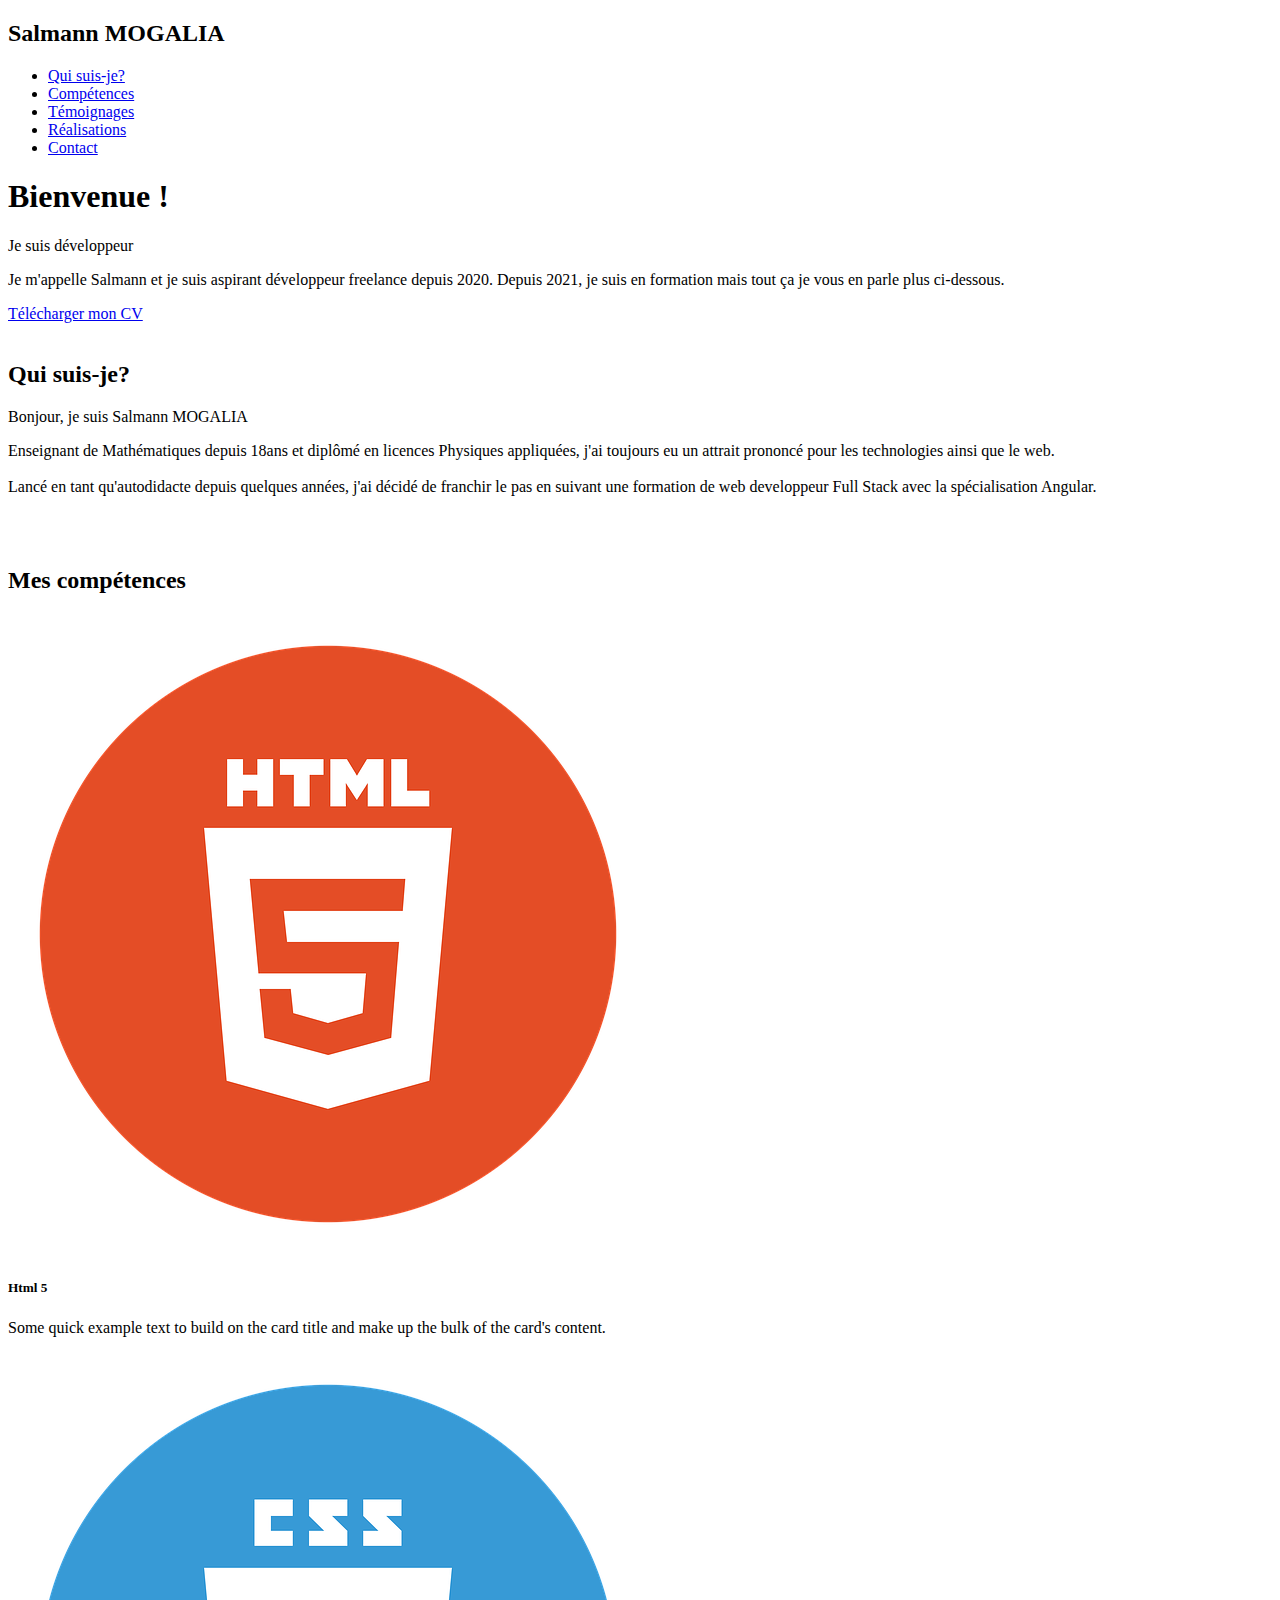
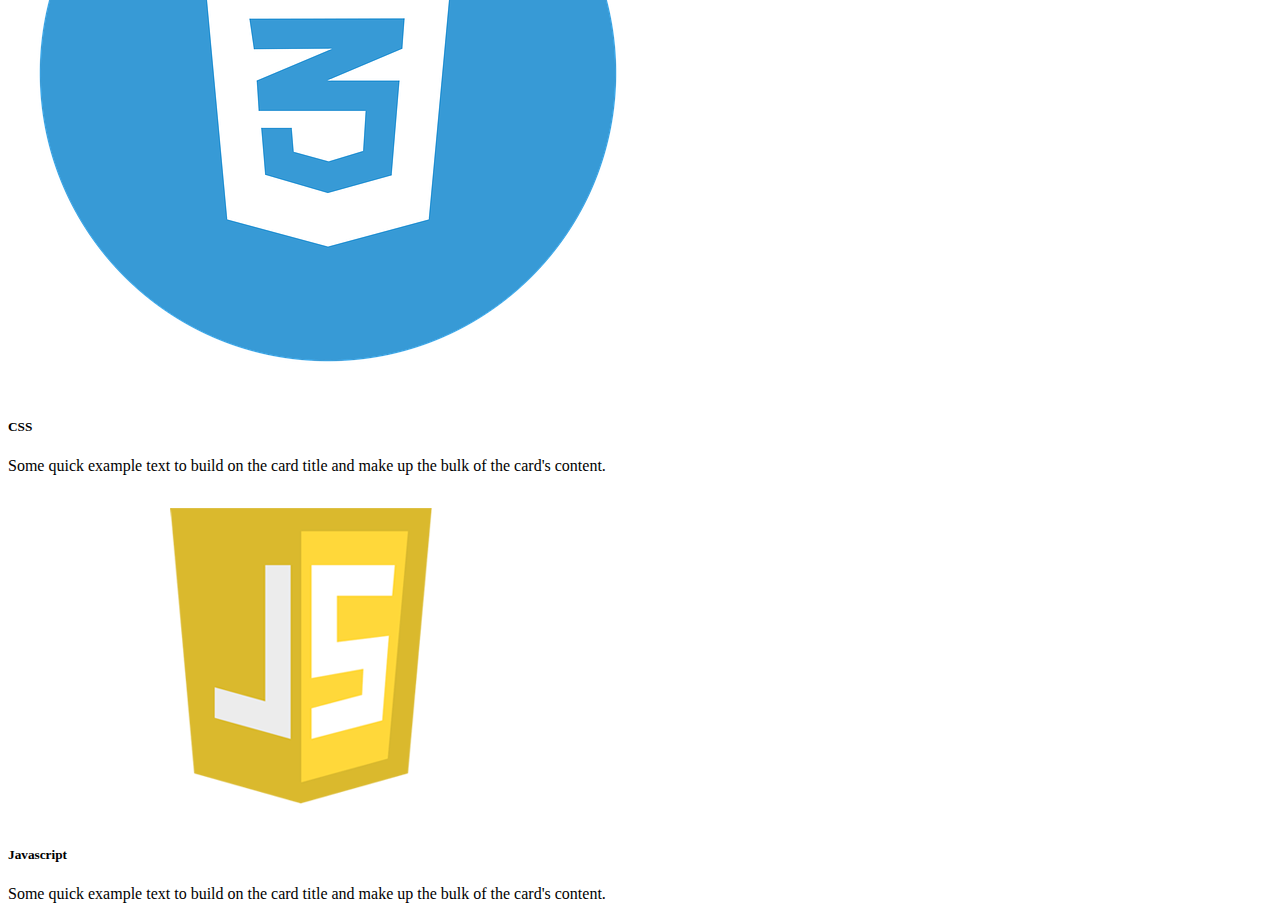
==== index.html @ 4396114e "add first section + images" ====
<!DOCTYPE html>
<html lang="fr">
<head>
    <meta charset="UTF-8">
    <meta name="viewport" content="width=device-width, initial-scale=1.0">
    <link rel="icon" type="image/x-icon" href="./images/icons8-programming-100 (1).png">
    <title>Salmann MOGALIA</title>
    <link rel="stylesheet" href="./assets/css/styles.css">
</head>
<body>
    <header>
        <nav>
            <h2 id="logo">Salmann MOGALIA</h2>
            <ul class="nav-items">
                <li class="nav-item"><a class="nav-link" aria-current="page" href="#about">Qui suis-je?</a></li>
                <li class="nav-item"><a class="nav-link" href="#competences">Compétences</a></li>
                <li class="nav-item"><a class="nav-link" href="#temoignages">Témoignages</a></li>
                <li class="nav-item"><a class="nav-link" href="#realisations">Réalisations</a></li>
                <li class="nav-item"><a class="nav-link" href="#contact">Contact</a></li>
            </ul>
        </nav>
    </header>

    <main>
        <section id="accueil">
            <h1>Bienvenue !</h1>
            <div>Je suis développeur</div>
            <p class="description">Je m'appelle Salmann et je suis aspirant développeur freelance depuis 2020. Depuis 2021, je suis 
            en formation mais tout ça je vous en parle plus ci-dessous.</p>
            <div>
                <a href="./docs/5e- proportionnalité-cours.pdf" target="_blank" class="button">Télécharger mon CV</a>
            </div>
        </section>
        <section id="about">
            <div class="about-image-container">
                <img src="" alt="">
            </div>
            <div class="about-description">
                <h2>Qui suis-je?</h2>
                <p>Bonjour, je suis <span class="text-danger">Salmann MOGALIA</span></p>
                <p>Enseignant de Mathématiques depuis 18ans et diplômé en licences Physiques appliquées, j'ai toujours eu un attrait prononcé pour les technologies ainsi que le web.
                  <br><br>
                  Lancé en tant qu'autodidacte depuis quelques années, j'ai décidé de franchir le pas en suivant une formation de web developpeur Full Stack avec la spécialisation Angular.</p>
                <br><br>
            </div>
        </section>
        <section id="#competences">
            <h2>Mes compétences</h2>
            <div class="competences-container">
                    <div class="competences1">
                      <img src="./images/logo-html.png" class="card-img-top" alt="logo html5">
                      <div class="card-body">
                        <h5 class="card-title">Html 5</h5>
                        <p class="card-text">Some quick example text to build on
                          the card title and make up the bulk of the card's content.</p>
                      </div>
                    </div>
                    <div class="competences2">
                        <img src="./images/logo-css.png" class="card-img-top" alt="logo css">
                        <div class="card-body">
                          <h5 class="card-title">CSS</h5>
                          <p class="card-text">Some quick example text to build on
                            the card title and make up the bulk of the card's content.</p>
                        </div>
                    </div>
                    <div class="competences3">
                        <img src="./images/logo-javascript.png" class="card-img-top" alt="logo js">
                        <div class="card-body">
                          <h5 class="card-title">Javascript</h5>
                          <p class="card-text">Some quick example text to build on
                            the card title and make up the bulk of the card's content.</p>
                        </div>
                    </div>
            </div>
        </section>
        

    </main>
    <footer>

    </footer>
    <script src="./assets/js/script.js"></script>
</body>
</html>
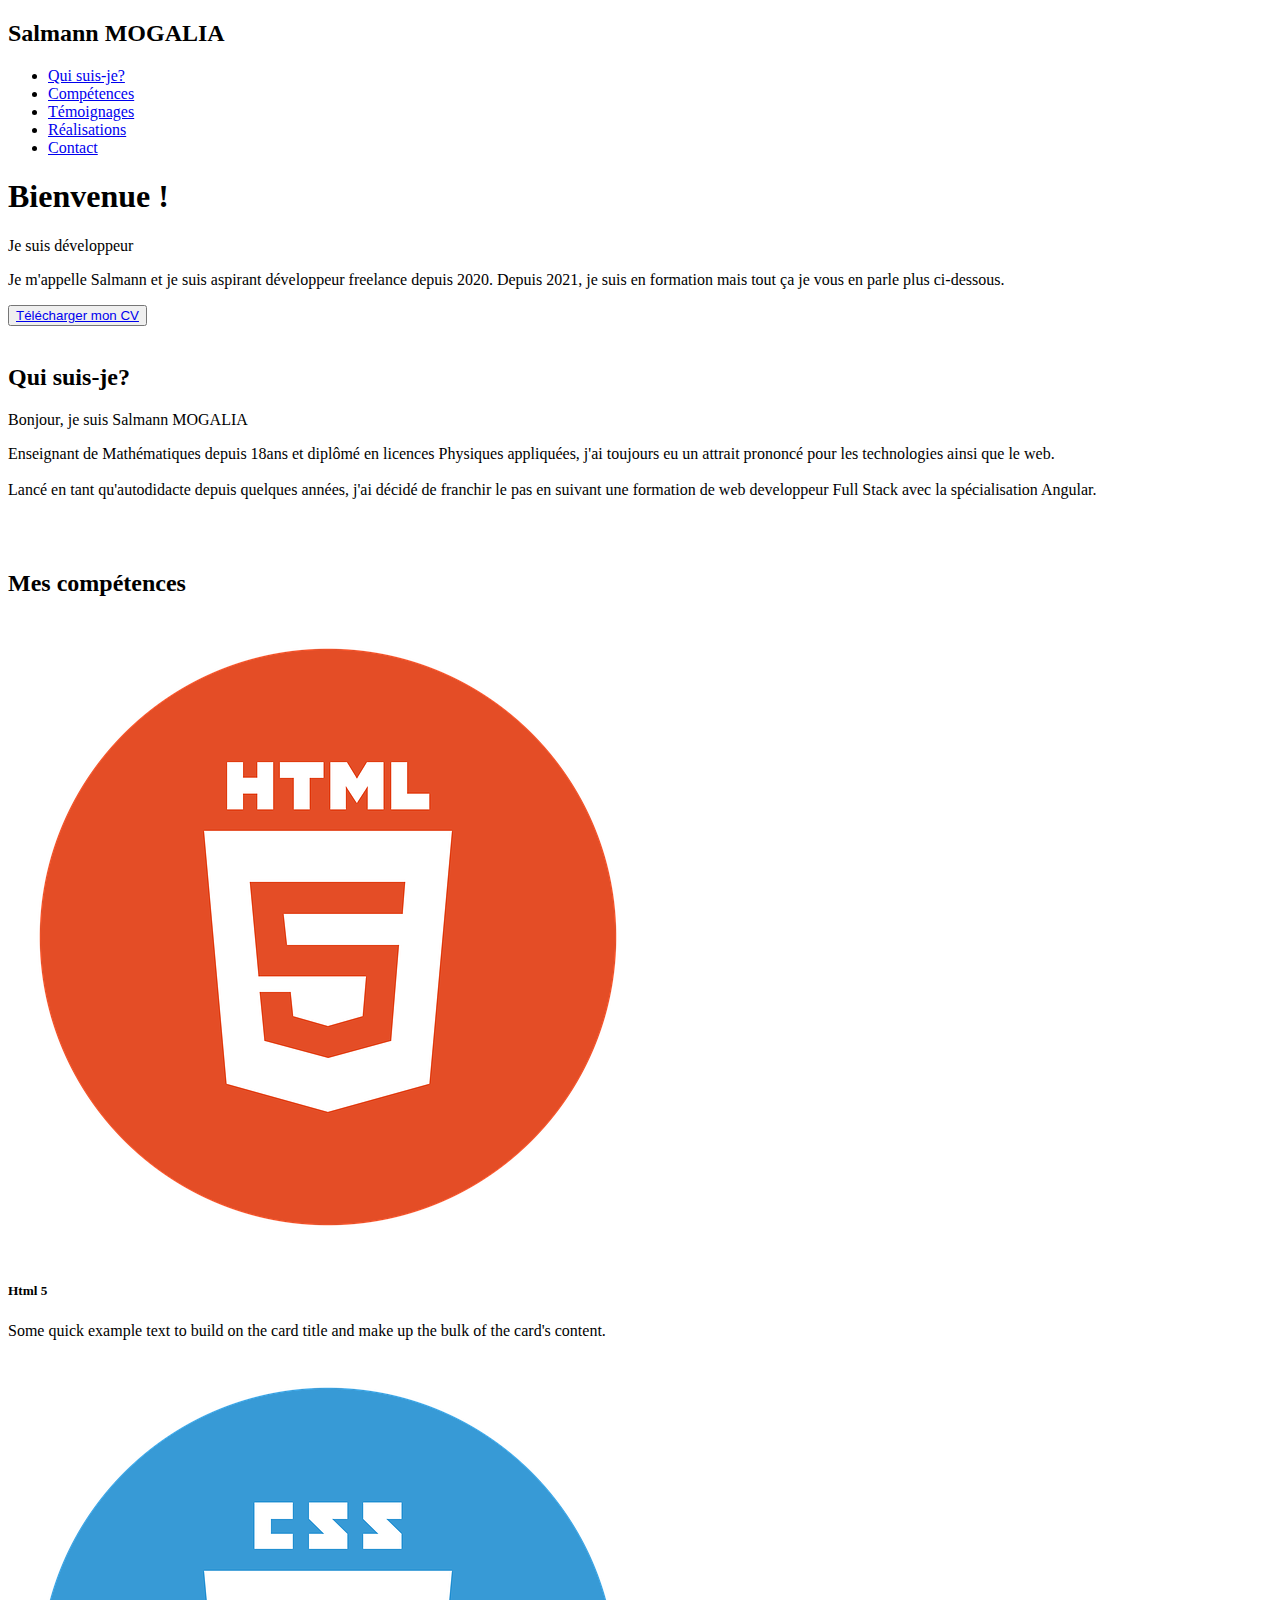
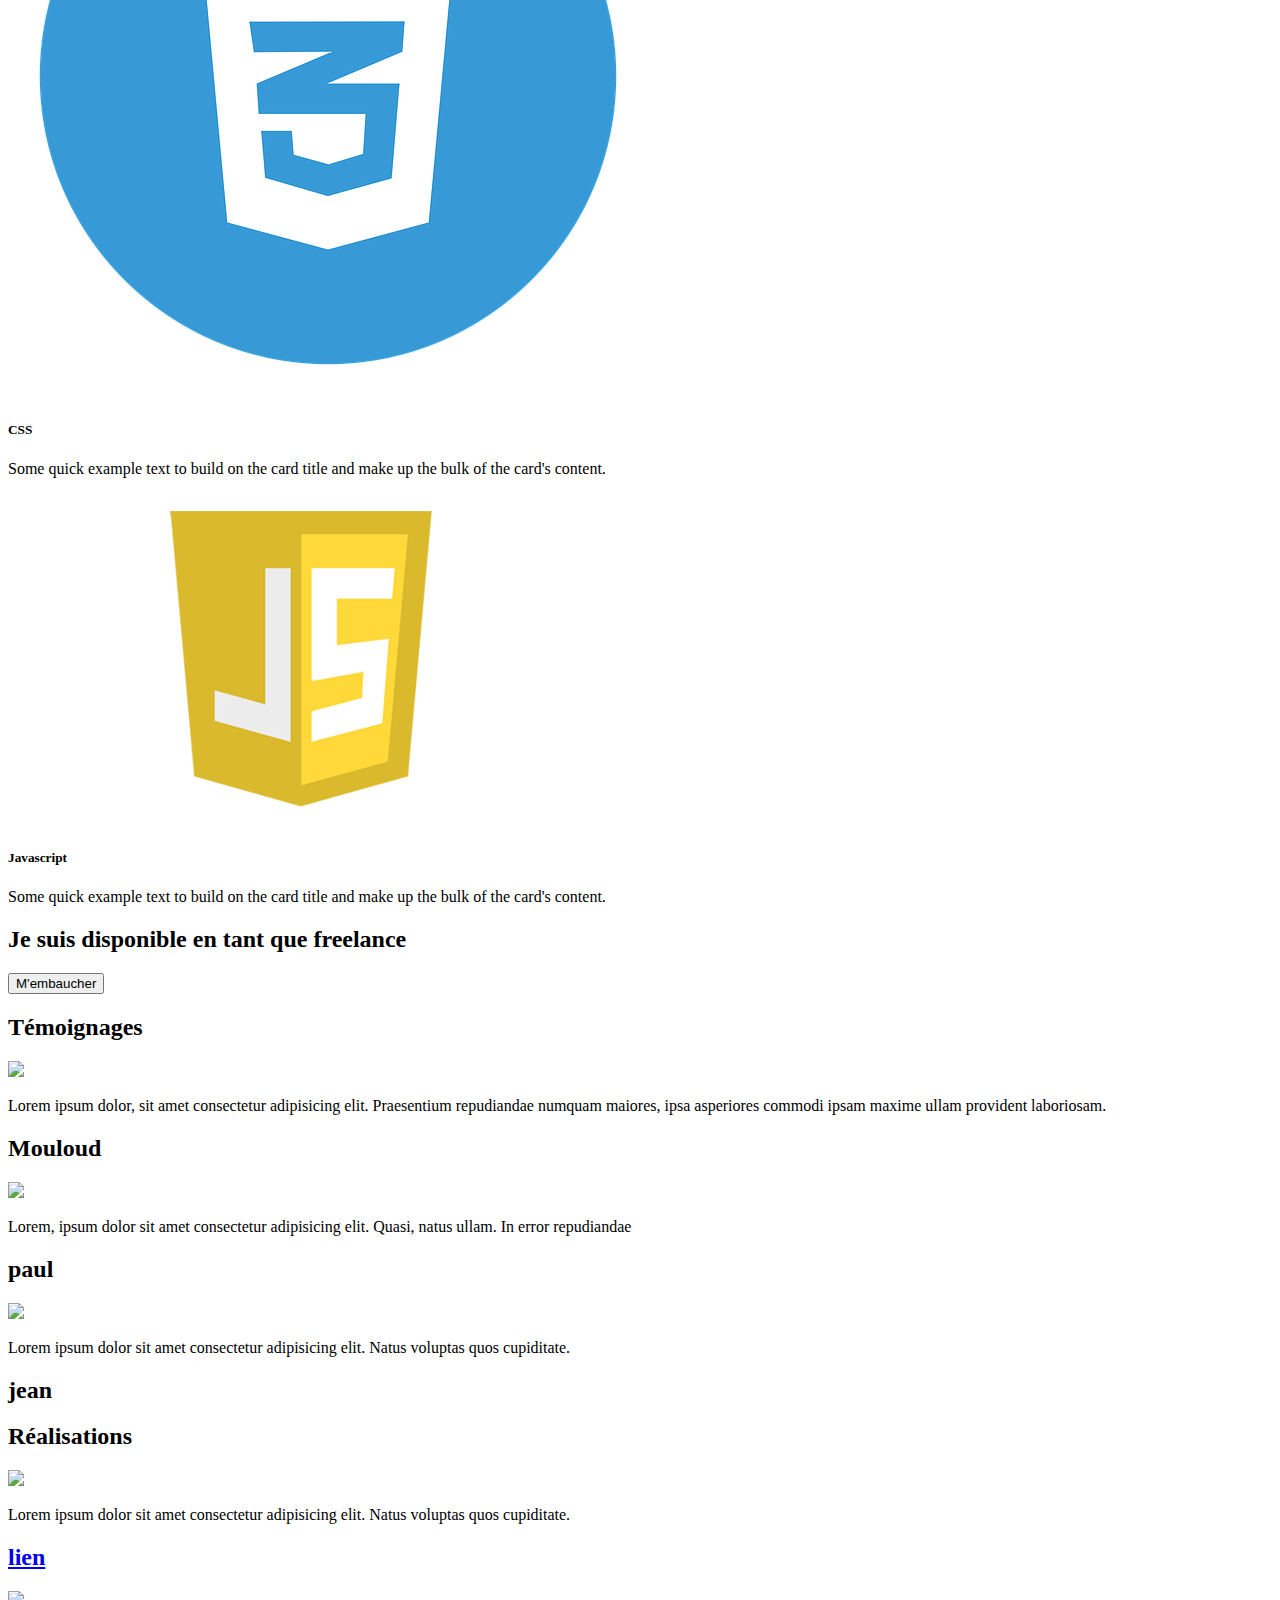
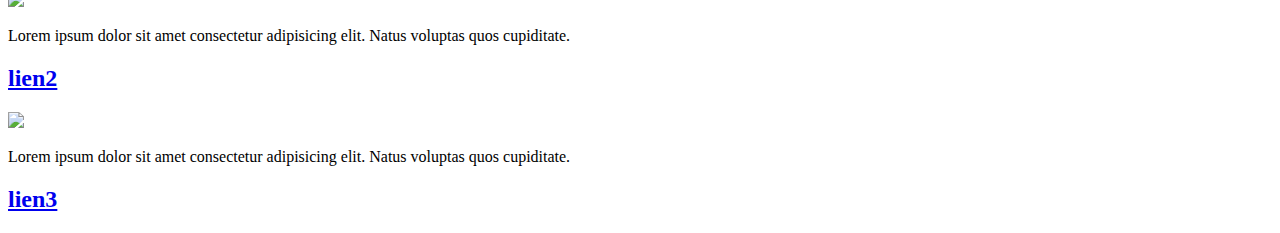
==== commit a0ae0eab: "add contact pages, update index.html page, add differents sections" ====
--- a/index.html
+++ b/index.html
@@ -16,7 +16,7 @@
                 <li class="nav-item"><a class="nav-link" href="#competences">Compétences</a></li>
                 <li class="nav-item"><a class="nav-link" href="#temoignages">Témoignages</a></li>
                 <li class="nav-item"><a class="nav-link" href="#realisations">Réalisations</a></li>
-                <li class="nav-item"><a class="nav-link" href="#contact">Contact</a></li>
+                <li class="nav-item"><a class="nav-link" href="./contact.html">Contact</a></li>
             </ul>
         </nav>
     </header>
@@ -27,9 +27,9 @@
             <div>Je suis développeur</div>
             <p class="description">Je m'appelle Salmann et je suis aspirant développeur freelance depuis 2020. Depuis 2021, je suis 
             en formation mais tout ça je vous en parle plus ci-dessous.</p>
-            <div>
+            <button>
                 <a href="./docs/5e- proportionnalité-cours.pdf" target="_blank" class="button">Télécharger mon CV</a>
-            </div>
+            </button>
         </section>
         <section id="about">
             <div class="about-image-container">
@@ -44,7 +44,7 @@
                 <br><br>
             </div>
         </section>
-        <section id="#competences">
+        <section id="competences">
             <h2>Mes compétences</h2>
             <div class="competences-container">
                     <div class="competences1">
@@ -73,7 +73,93 @@
                     </div>
             </div>
         </section>
+         <!--Embaucher-->
+         <section id="available">
+            <div >
+              <h2 >Je suis disponible en tant que freelance</h2>
+            <p>
+              <button >M'embaucher</button>
+            </p>
+            </div>
+          </section>
+        <section id="temoignages">
+            <h2>Témoignages</h2>
+            <div class="temoignage">
+                <div class="center">
+                  <div class="image-container">
+                    <img src="./resources/images/feature-1.png" />
+                  </div>
+                  <div class="content">
+                    <p class="temoignage-text">Lorem ipsum dolor, sit amet consectetur adipisicing elit. Praesentium repudiandae numquam maiores, ipsa asperiores commodi ipsam maxime ullam provident laboriosam. </p>
+                    <h2 class="temoignage-auteur">Mouloud</h2>
+                  </div>
+                </div>
+              </div>
         
+              <div class="temoignage">
+                <div class="center">
+                  <div class="image-container">
+                    <img src="./resources/images/feature-1.png" />
+                  </div>
+                  <div class="content">
+                    <p class="temoignage-text">Lorem, ipsum dolor sit amet consectetur adipisicing elit. Quasi, natus ullam. In error repudiandae </p>
+                    <h2 class="temoignage-auteur">paul</h2>
+                  </div>
+                </div>
+              </div>
+
+              <div class="temoignage">
+                <div class="center">
+                  <div class="image-container">
+                    <img src="./resources/images/feature-1.png" />
+                  </div>
+                  <div class="content">
+                    <p class="temoignage-text">Lorem ipsum dolor sit amet consectetur adipisicing elit. Natus voluptas quos cupiditate. </p>
+                    <h2 class="temoignage-auteur">jean</h2>
+                  </div>
+                </div>
+              </div>
+        </section>
+        
+        <section id="realisations">
+            <h2>Réalisations</h2>
+
+            <div class="realisation">
+                <div class="center">
+                  <div class="image-container">
+                    <img src="./resources/images/feature-1.png" />
+                  </div>
+                  <div class="content">
+                    <p class="realisation-description">Lorem ipsum dolor sit amet consectetur adipisicing elit. Natus voluptas quos cupiditate. </p>
+                    <h2 class="realisation-adress"><a href="http://">lien</a></h2>
+                  </div>
+                </div>
+              </div>
+            
+              <div class="realisation">
+                <div class="center">
+                  <div class="image-container">
+                    <img src="./resources/images/feature-1.png" />
+                  </div>
+                  <div class="content">
+                    <p class="realisation-description">Lorem ipsum dolor sit amet consectetur adipisicing elit. Natus voluptas quos cupiditate. </p>
+                    <h2 class="realisation-adress"><a href="http://">lien2</a></h2>
+                  </div>
+                </div>
+              </div>
+            
+              <div class="realisation">
+                <div class="center">
+                  <div class="image-container">
+                    <img src="./resources/images/feature-1.png" />
+                  </div>
+                  <div class="content">
+                    <p class="realisation-description">Lorem ipsum dolor sit amet consectetur adipisicing elit. Natus voluptas quos cupiditate. </p>
+                    <h2 class="realisation-adress"><a href="http://">lien3</a></h2>
+                  </div>
+                </div>
+              </div>
+        </section>
 
     </main>
     <footer>
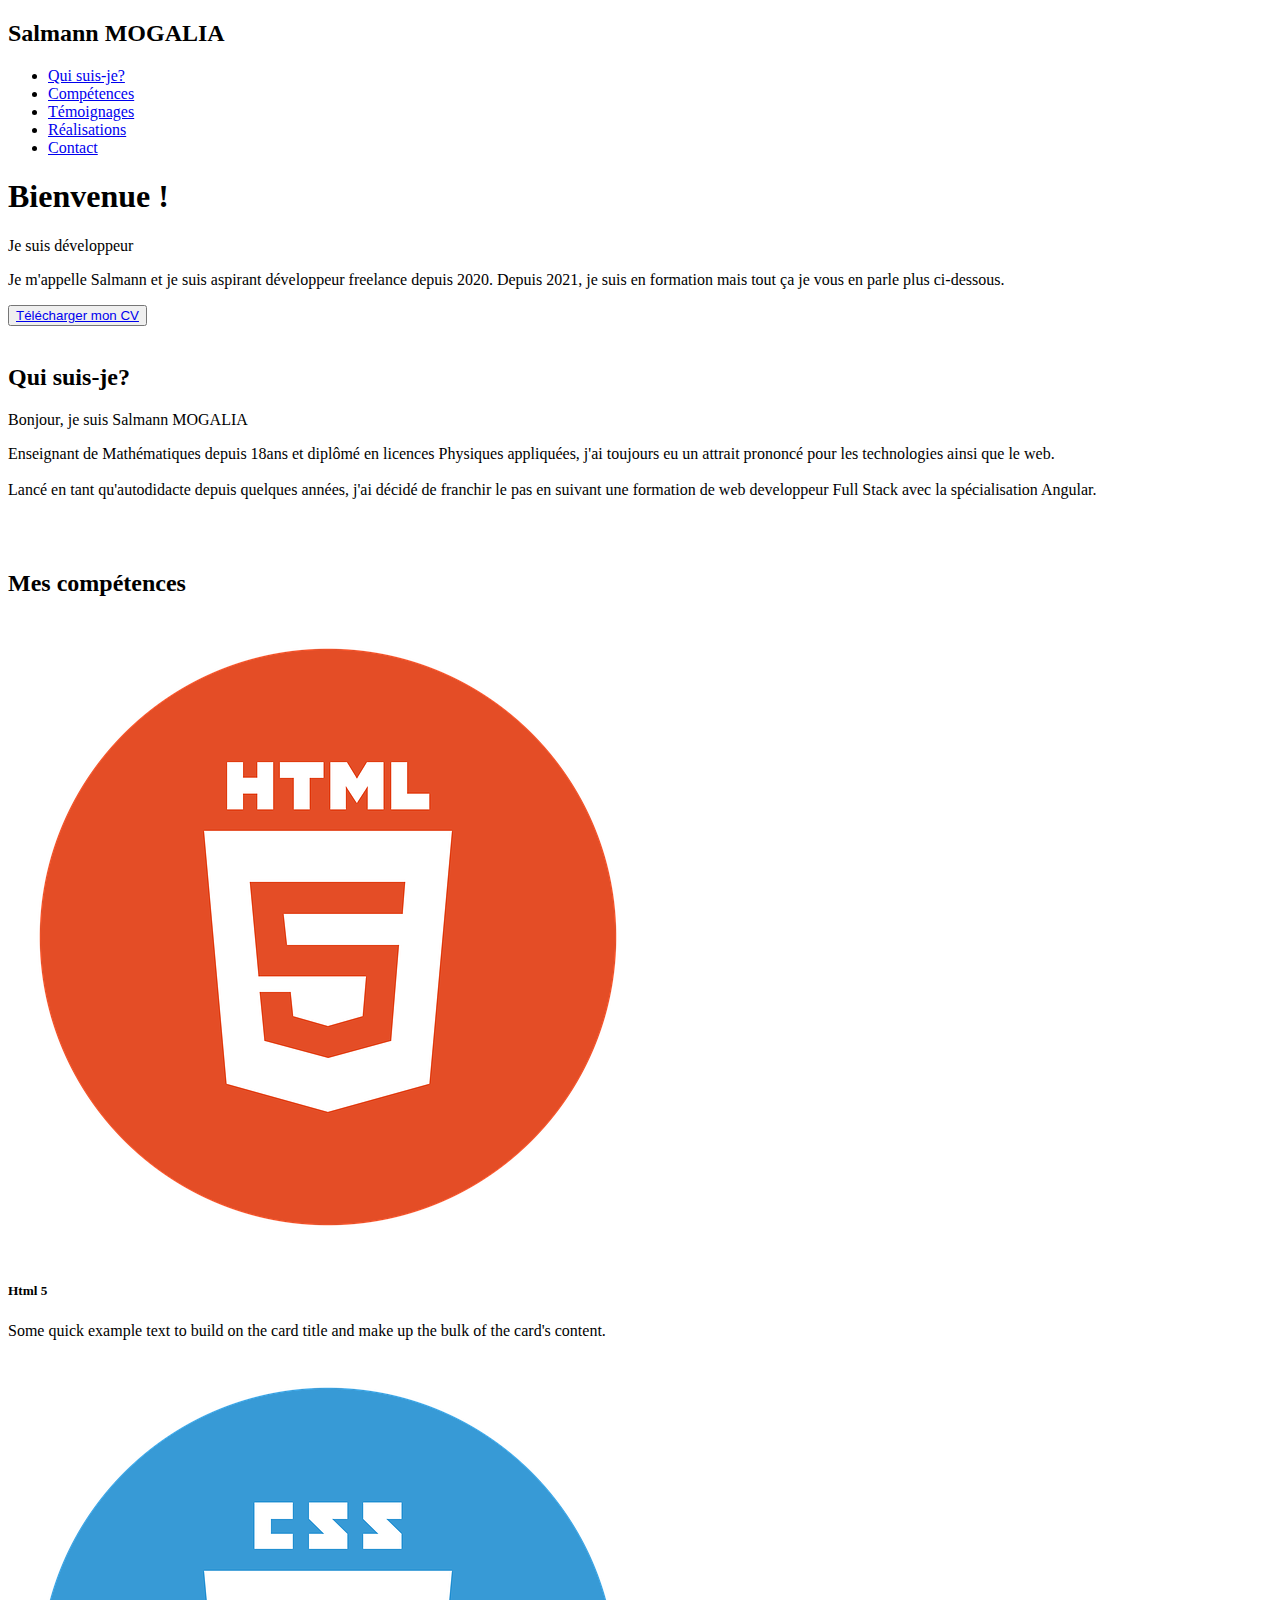
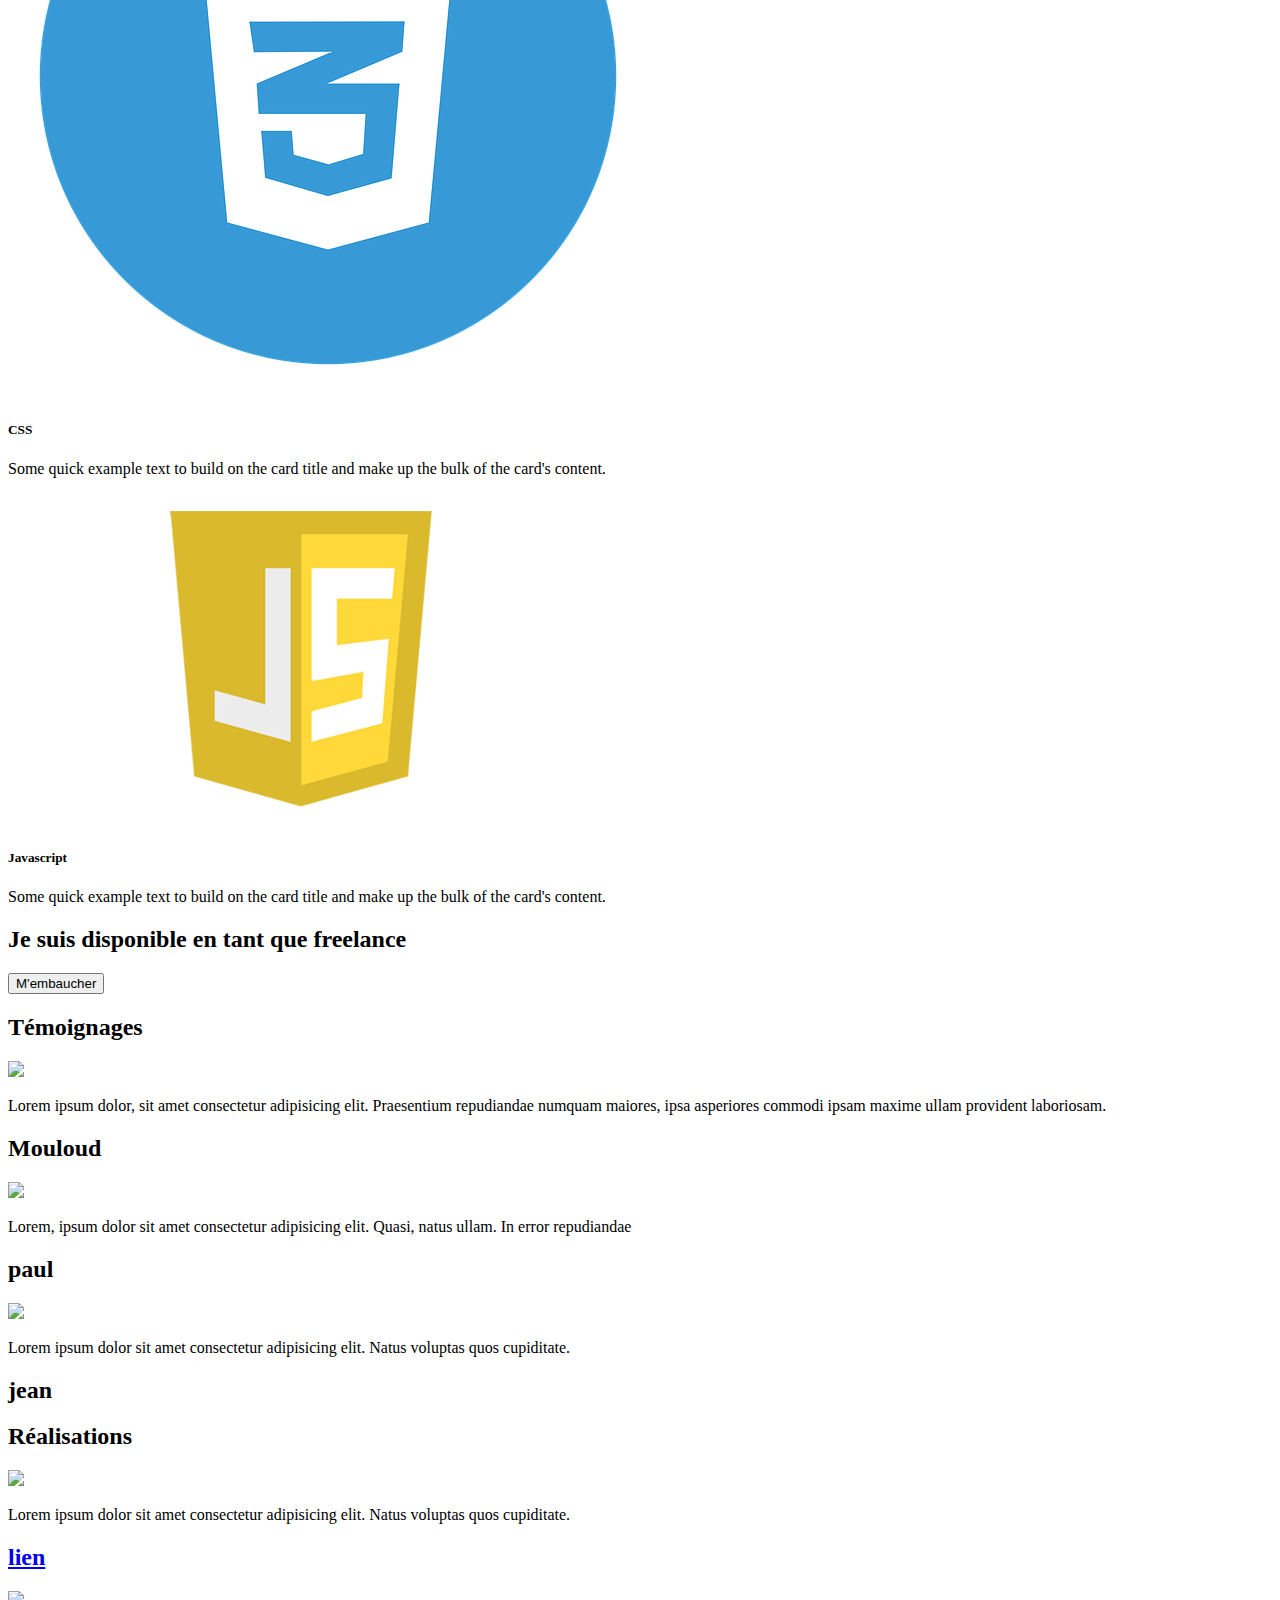
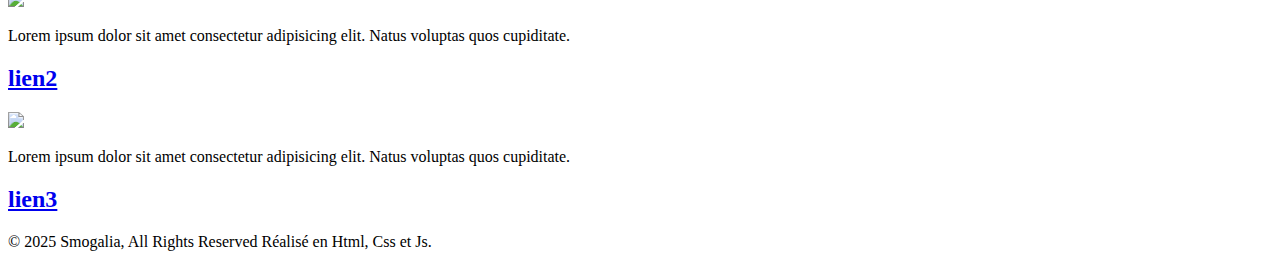
==== commit b8032c4b: "final update html content" ====
--- a/index.html
+++ b/index.html
@@ -163,7 +163,10 @@
 
     </main>
     <footer>
-
+        <div class="content">
+            <span class="copyright">© 2025  Smogalia, All Rights Reserved</span>
+            <span class="location">Réalisé en Html, Css et Js.</span>
+          </div>    
     </footer>
     <script src="./assets/js/script.js"></script>
 </body>
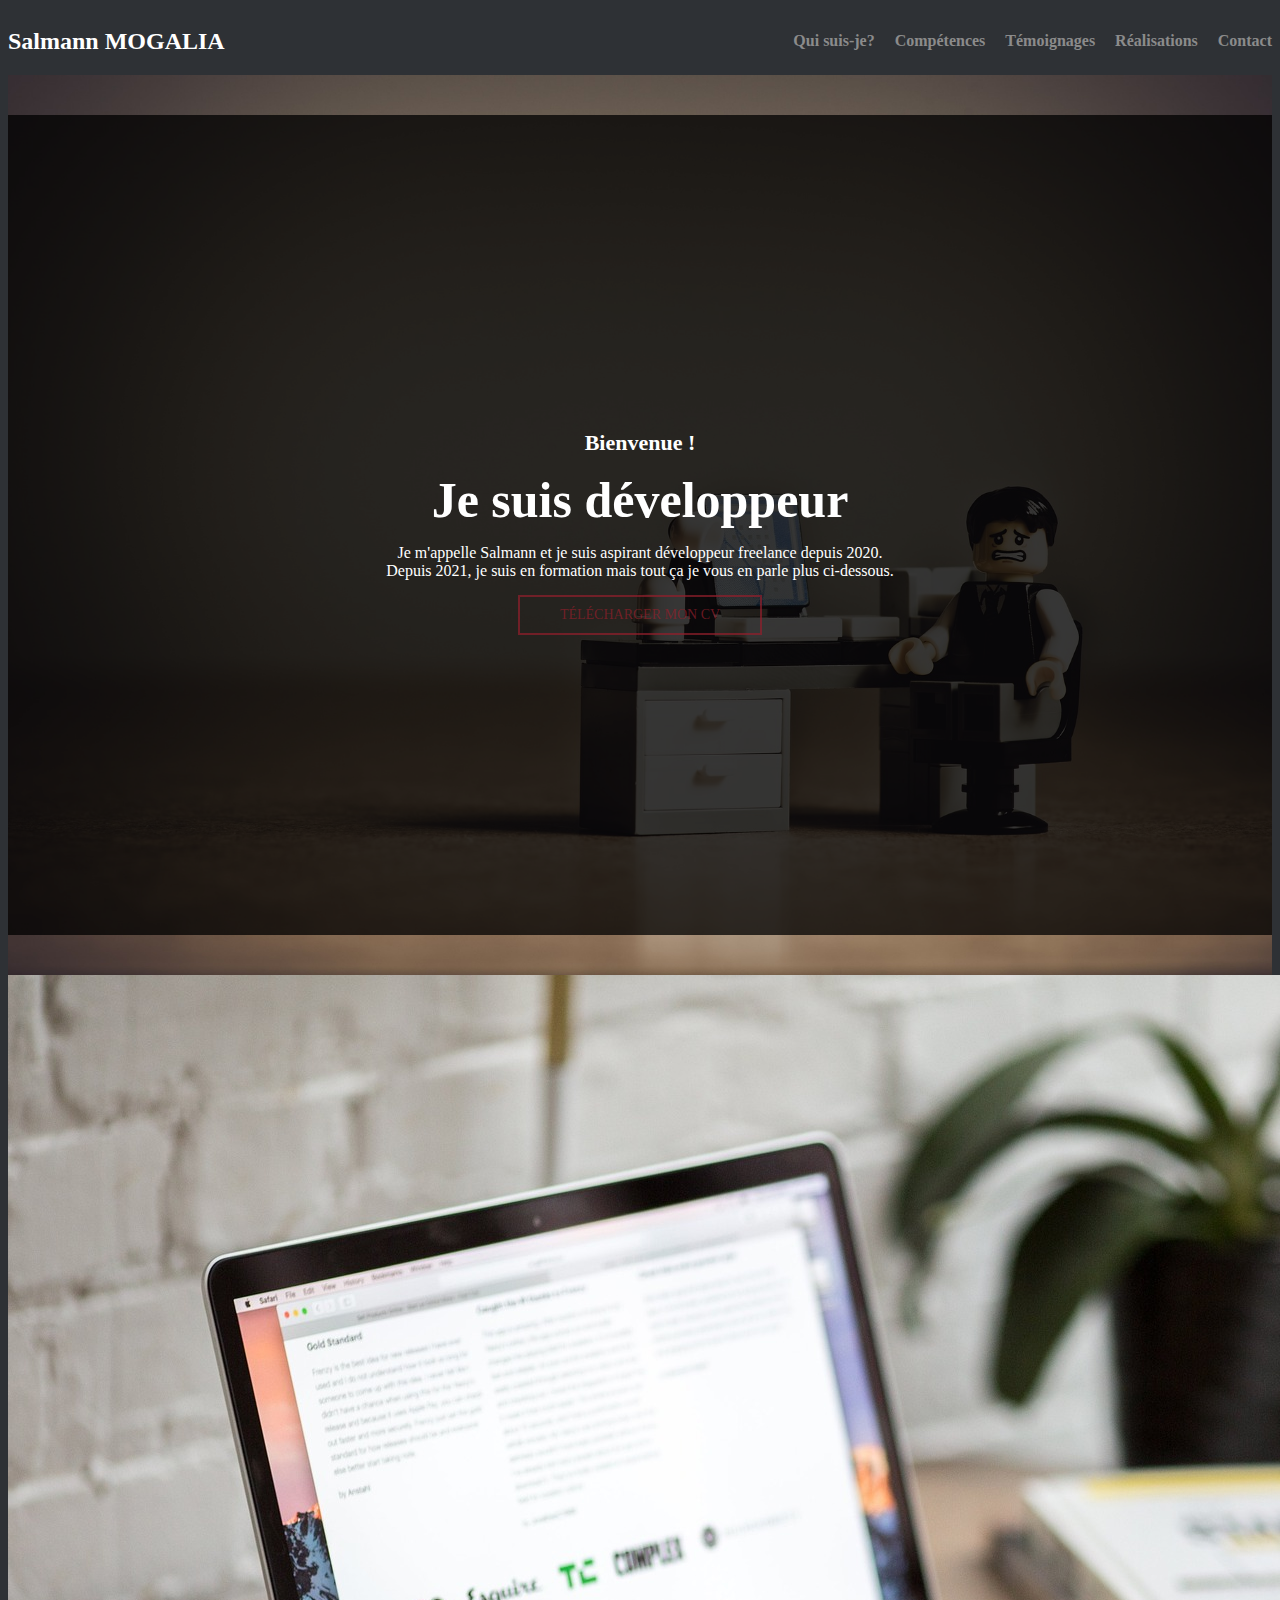
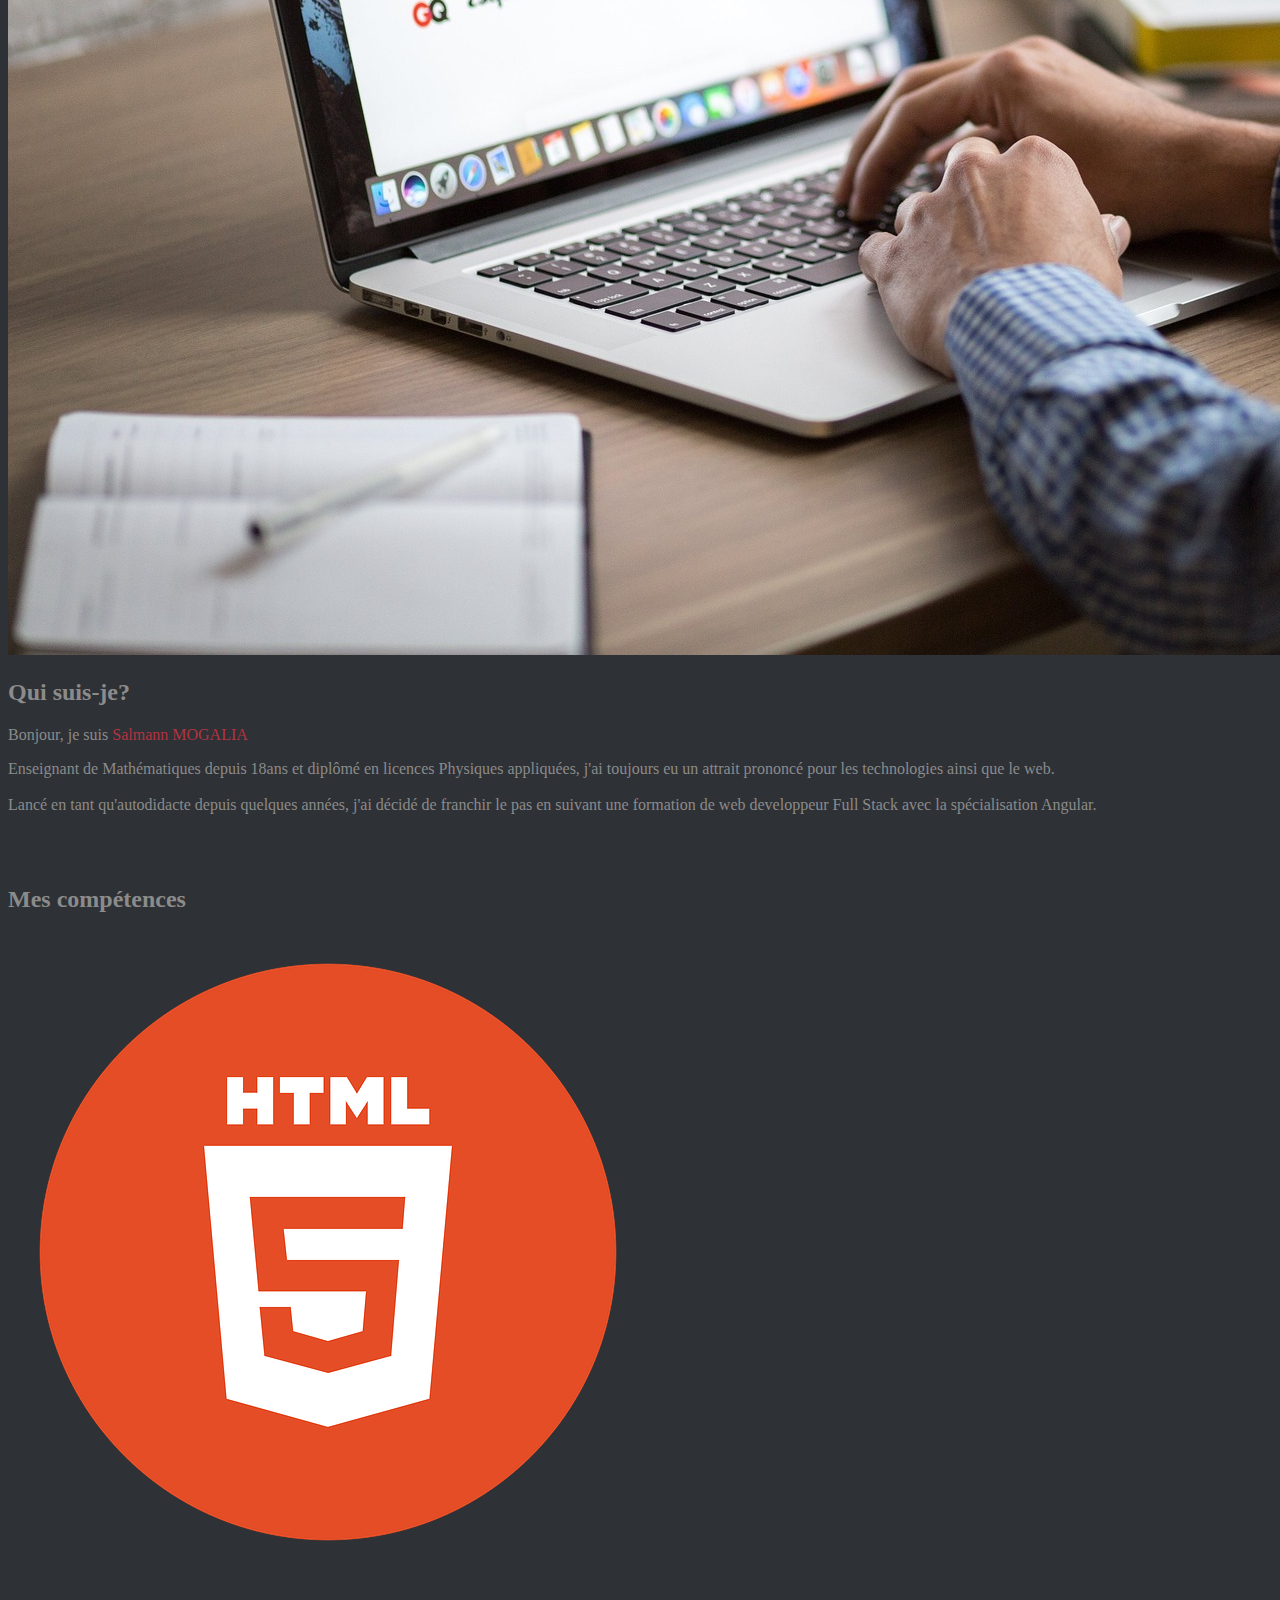
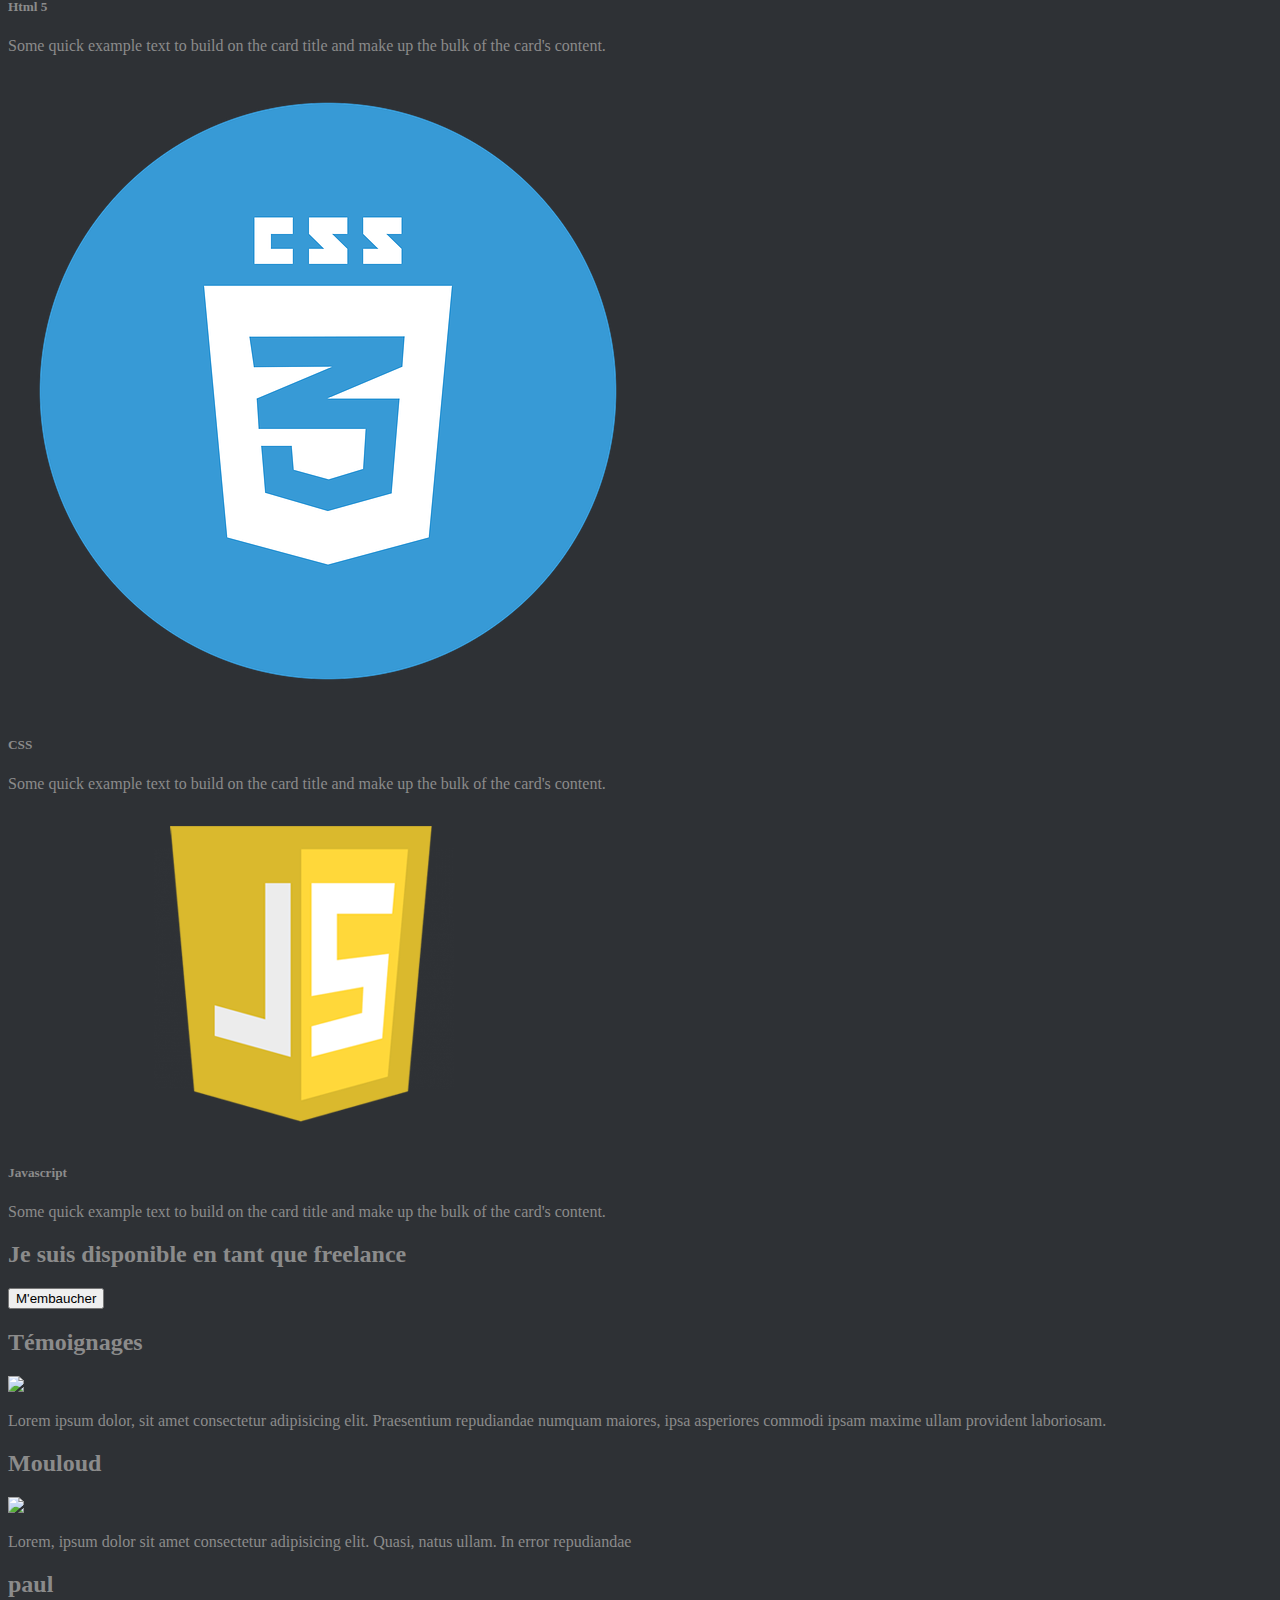
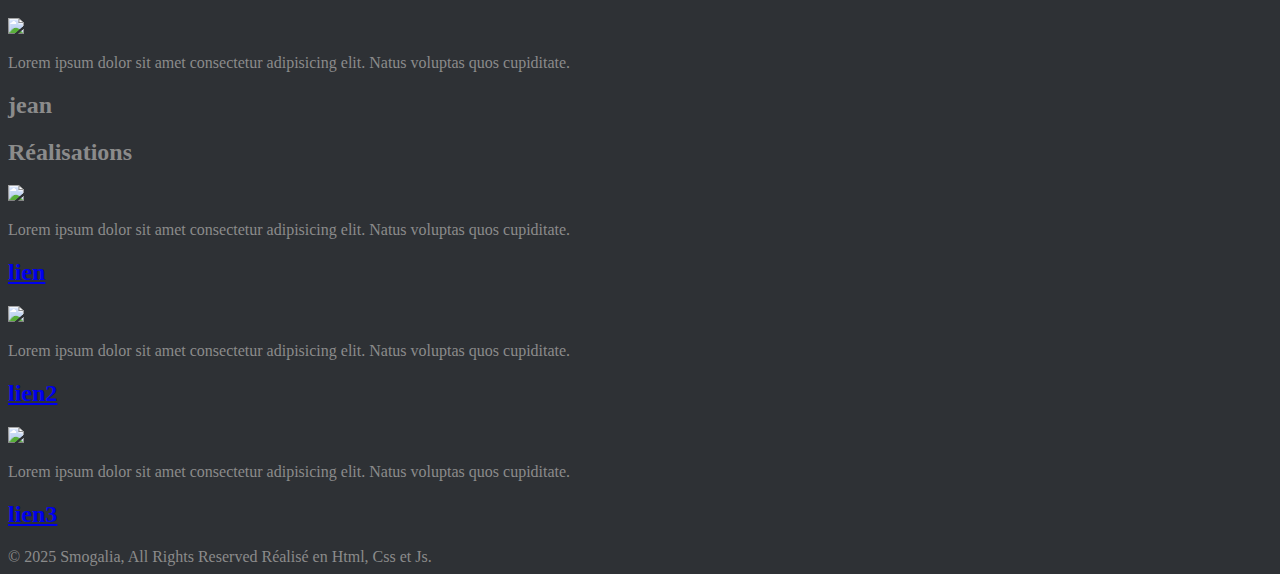
==== commit a1198230: "update first section" ====
--- a/index.html
+++ b/index.html
@@ -23,17 +23,21 @@
 
     <main>
         <section id="accueil">
-            <h1>Bienvenue !</h1>
-            <div>Je suis développeur</div>
-            <p class="description">Je m'appelle Salmann et je suis aspirant développeur freelance depuis 2020. Depuis 2021, je suis 
-            en formation mais tout ça je vous en parle plus ci-dessous.</p>
-            <button>
-                <a href="./docs/5e- proportionnalité-cours.pdf" target="_blank" class="button">Télécharger mon CV</a>
-            </button>
+            <div id="text-presentation">
+                <h1 class="text-bienvenue">Bienvenue !</h1>
+                <div class="big-text">Je suis développeur</div>
+                <p class="description">Je m'appelle Salmann et je suis aspirant développeur freelance depuis 2020. <br>Depuis 2021, je suis 
+                en formation mais tout ça je vous en parle plus ci-dessous.</p>
+                <div id="btn-container">
+                    <a href="./docs/5e- proportionnalité-cours.pdf" target="_blank" id="btn-cv">Télécharger mon CV</a>
+                </div>
+                
+            </div>
+            
         </section>
         <section id="about">
             <div class="about-image-container">
-                <img src="" alt="">
+                <img src="./images/laptop-code.jpg" alt="image illustration">
             </div>
             <div class="about-description">
                 <h2>Qui suis-je?</h2>
--- a/assets/css/styles.css
+++ b/assets/css/styles.css
@@ -0,0 +1,154 @@
+body{
+    --color-accent: #dc3546c5;
+    --color-accent-hover: #911f2bb5;
+    --gray-color: #2e3135;
+    --grey-color: #8b8b8b;
+    color: var(--grey-color);
+    background-color: var(--gray-color);
+}
+
+nav{
+    display: flex;
+    align-items: center;
+    justify-content: space-between;
+    z-index: 10000;
+    color: #8b8b8b;
+}
+
+nav h2{
+    color:white;
+}
+
+.nav-items {
+    display: inline-flex;
+    list-style-type: none;
+    display: flex;
+    padding: 0;
+    align-items: center;
+    margin: 0;
+    margin-left: auto;
+}
+
+nav ul li a{
+    color: #8b8b8b;
+    text-decoration: none;
+    font-weight: 600;
+    padding-left: 20px;
+}
+
+nav ul li a:hover{
+    color:var(--color-accent-hover);
+}
+
+.text-danger{
+    color: var(--color-accent) !important;
+}
+
+
+#accueil{
+    min-height: 100vh; /* Prend toute la hauteur de l'écran */
+    background-image: url("../../images/lego_office.jpg"); /* Image de fond */
+    background-size: cover; /* L'image couvre tout l'écran */
+    background-position: center; /* Centrer l'image */
+    display: flex; /* Utilisation de Flexbox */
+    justify-content: center; /* Centrer horizontalement le contenu */
+    align-items: center; /* Centrer verticalement le contenu */
+    width: 100%; /* Prend toute la largeur */
+}
+
+#text-presentation{
+    background-color: rgba(0, 0, 0, 0.75); /* Fond semi-transparent pour le texte */
+    color: white; /* Couleur du texte */
+    padding: 300px; /* Espacement interne */
+    text-align: center;
+    width: 100%; /* Prend toute la largeur disponible */
+    height: 100%; /* Prend toute la hauteur disponible */
+    display: flex;
+    flex-direction: column;
+    justify-content: center; /* Centrer verticalement le contenu interne */
+}
+
+.description{
+    max-width: 550px;
+    margin: 15px auto;
+    font-size: 16px;
+    text-align: center;
+}
+
+.text-bienvenue{
+    font-size: 22px;
+    text-align: center;
+}
+
+.big-text{
+    font-size: 50px;
+    font-weight: bold;
+}
+
+#btn-container {
+    display: flex; /* Active Flexbox */
+    justify-content: center; /* Centre horizontalement */
+    align-items: center; /* Centre verticalement */
+}
+
+#btn-cv {
+    width: 200px;
+    background-color: transparent; /* Fond noir */
+    color: var(--color-accent-hover); /* Texte rouge */
+    border: 2px solid var(--color-accent-hover); /* Bordure rouge */
+    padding: 10px 20px; /* Taille du bouton réduite */
+    font-size: 14px; /* Taille de texte plus petite */
+    text-decoration: none;
+    text-transform: uppercase; /* Texte en majuscules pour un effet stylé */
+    cursor: pointer;
+    transition: all 0.3s ease; /* Transition pour un effet fluide au survol */
+}
+
+#btn-cv:hover {
+    background-color: var(--color-accent-hover);; /* Fond rouge au survol */
+    color: white; /* Texte noir au survol */
+    border: 2px solid var(--gray-color); /* Bordure noire au survol */
+}
+
+
+/*------------------contact---------------------------------*/
+/*formulaire*/
+#contact-form {
+    max-width: 500px;
+    margin: 0 auto;
+}
+
+.form-group {
+    margin-bottom: 20px;
+}
+
+label {
+    display: block;
+    margin-bottom: 5px;
+}
+
+input[type="text"],
+input[type="email"],
+textarea {
+    width: 100%;
+    padding: 10px;
+    border: 1px solid #ccc;
+    border-radius: 4px;
+}
+
+textarea {
+    height: 150px;
+}
+
+button[type="submit"] {
+    background-color: #04AA6D;
+    color: white;
+    padding: 12px 20px;
+    border: none;
+    border-radius: 4px;
+    cursor: pointer;
+}
+
+button[type="submit"]:hover {
+    background-color: #45a049;
+}
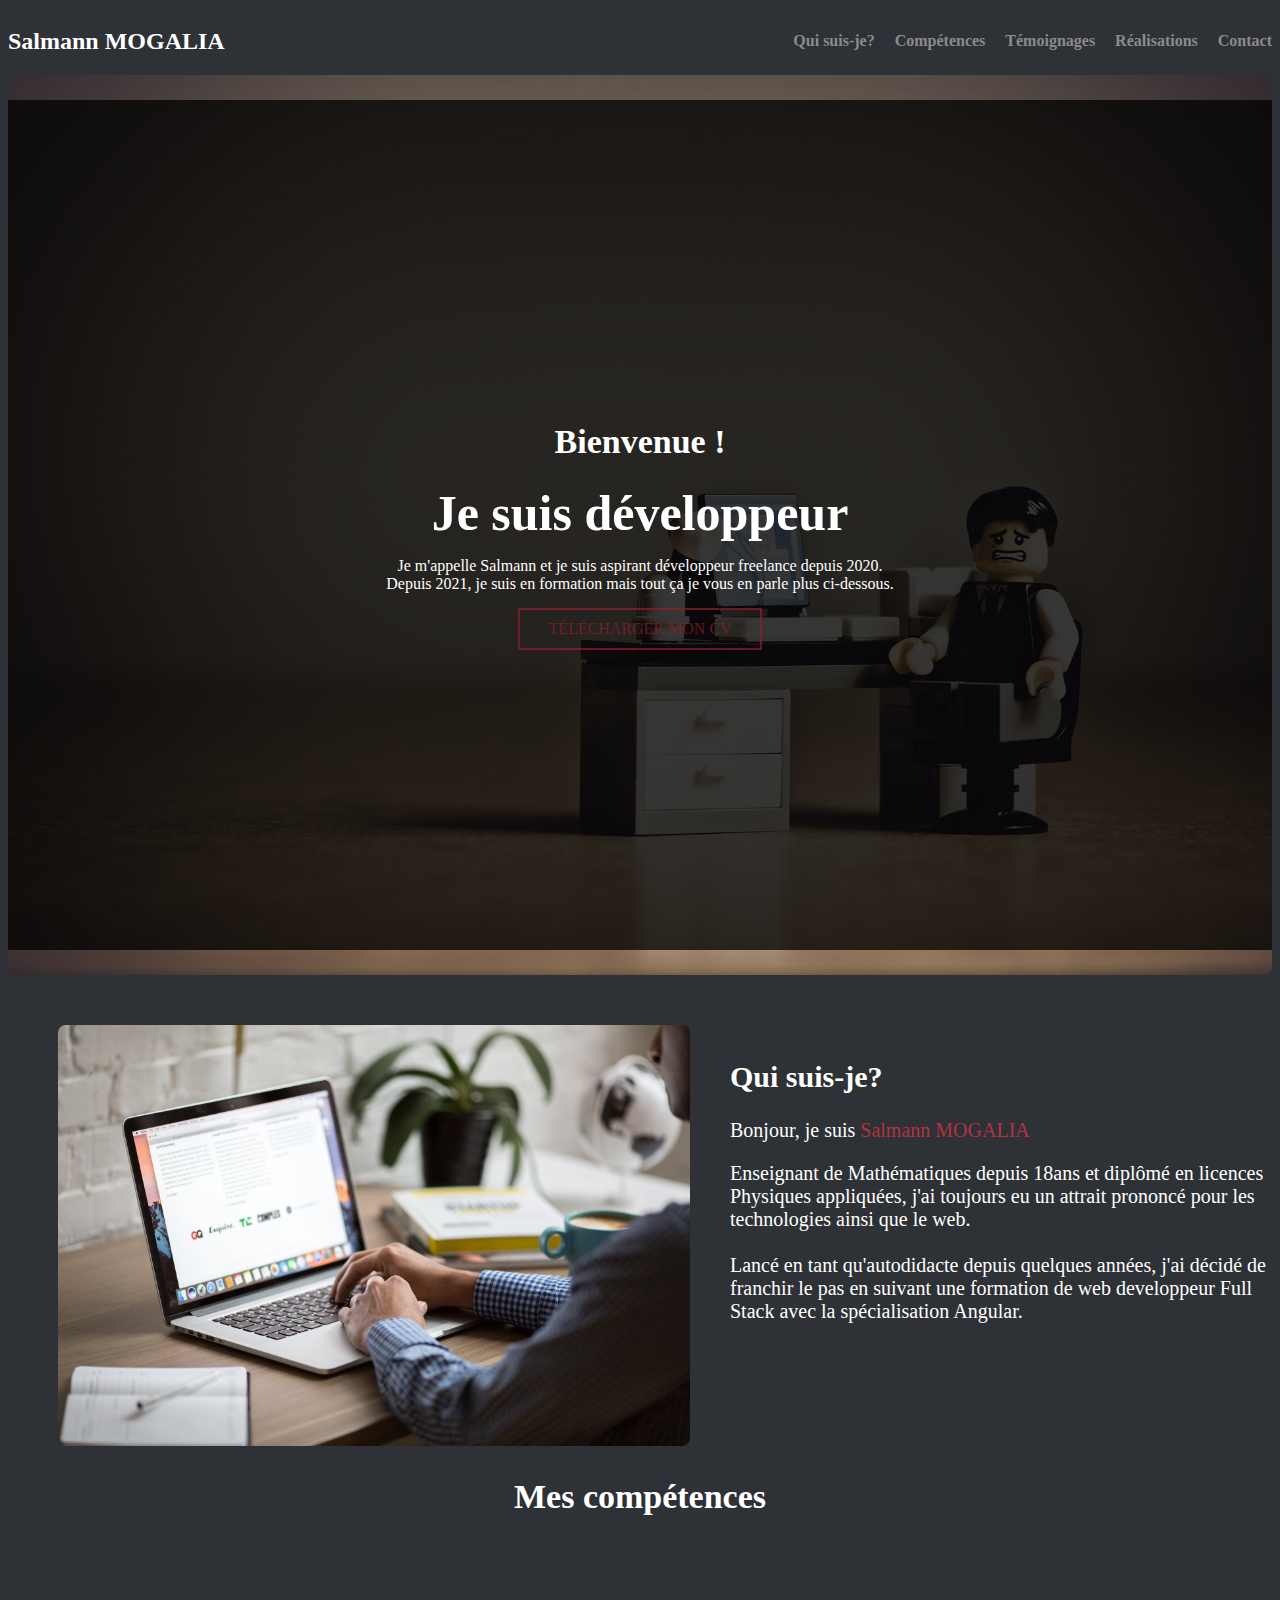
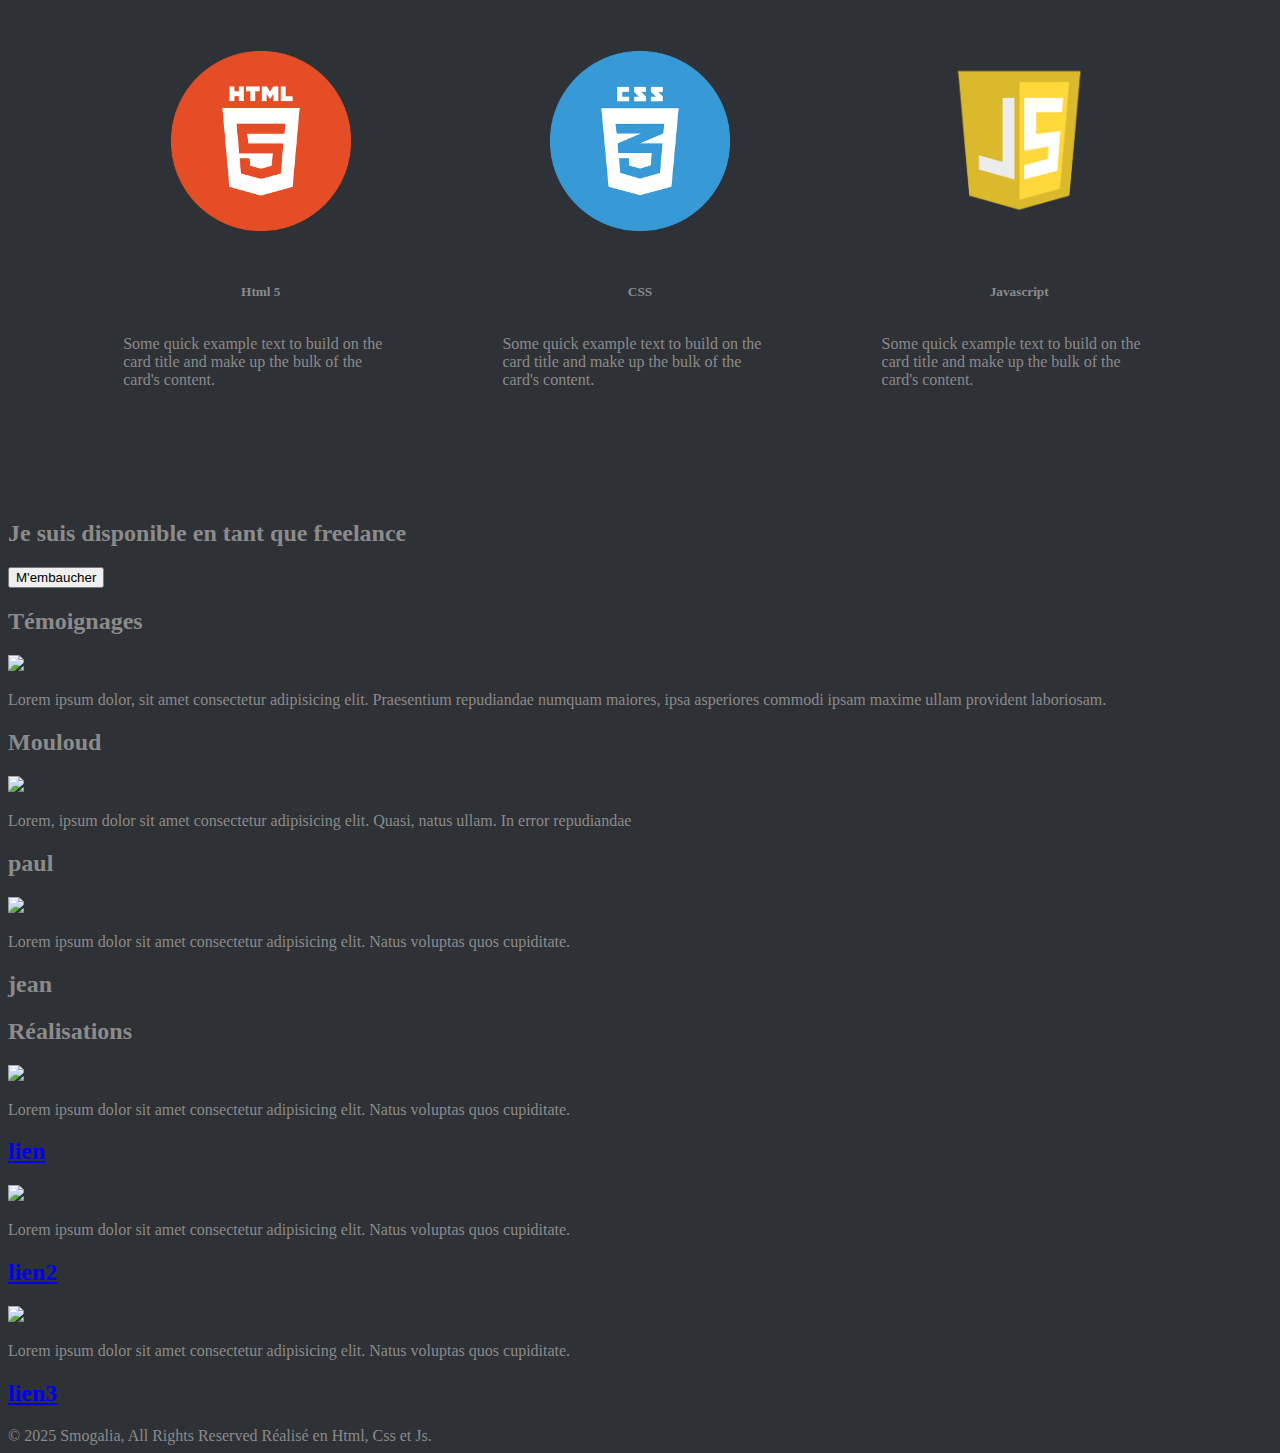
==== commit 4338783a: "update competences and about section" ====
--- a/index.html
+++ b/index.html
@@ -49,26 +49,32 @@
             </div>
         </section>
         <section id="competences">
-            <h2>Mes compétences</h2>
+            <h2 class="text-bienvenue">Mes compétences</h2>
             <div class="competences-container">
-                    <div class="competences1">
-                      <img src="./images/logo-html.png" class="card-img-top" alt="logo html5">
+                    <div class="competence">
+                        <div class="image-container">
+                            <img src="./images/logo-html.png" class="card-img-top" alt="logo html5">
+                        </div>
                       <div class="card-body">
                         <h5 class="card-title">Html 5</h5>
                         <p class="card-text">Some quick example text to build on
                           the card title and make up the bulk of the card's content.</p>
                       </div>
                     </div>
-                    <div class="competences2">
+                    <div class="competence">
+                        <div class="image-container">
                         <img src="./images/logo-css.png" class="card-img-top" alt="logo css">
+                        </div>
                         <div class="card-body">
                           <h5 class="card-title">CSS</h5>
                           <p class="card-text">Some quick example text to build on
                             the card title and make up the bulk of the card's content.</p>
                         </div>
                     </div>
-                    <div class="competences3">
+                    <div class="competence">
+                        <div class="image-container">
                         <img src="./images/logo-javascript.png" class="card-img-top" alt="logo js">
+                        </div>
                         <div class="card-body">
                           <h5 class="card-title">Javascript</h5>
                           <p class="card-text">Some quick example text to build on
--- a/assets/css/styles.css
+++ b/assets/css/styles.css
@@ -45,6 +45,8 @@
 }
 
 
+/*accueil*/
+/*  --------------------------------------------*/
 #accueil{
     min-height: 100vh; /* Prend toute la hauteur de l'écran */
     background-image: url("../../images/lego_office.jpg"); /* Image de fond */
@@ -54,6 +56,7 @@
     justify-content: center; /* Centrer horizontalement le contenu */
     align-items: center; /* Centrer verticalement le contenu */
     width: 100%; /* Prend toute la largeur */
+    border-radius: 8px;
 }
 
 #text-presentation{
@@ -76,7 +79,7 @@
 }
 
 .text-bienvenue{
-    font-size: 22px;
+    font-size: 34px;
     text-align: center;
 }
 
@@ -97,7 +100,7 @@
     color: var(--color-accent-hover); /* Texte rouge */
     border: 2px solid var(--color-accent-hover); /* Bordure rouge */
     padding: 10px 20px; /* Taille du bouton réduite */
-    font-size: 14px; /* Taille de texte plus petite */
+    font-size: 16px; /* Taille de texte plus petite */
     text-decoration: none;
     text-transform: uppercase; /* Texte en majuscules pour un effet stylé */
     cursor: pointer;
@@ -108,6 +111,82 @@
     background-color: var(--color-accent-hover);; /* Fond rouge au survol */
     color: white; /* Texte noir au survol */
     border: 2px solid var(--gray-color); /* Bordure noire au survol */
+}
+/**************************************************/
+/*          about ***********/
+
+
+#about{
+    
+    display: flex;
+    justify-items: center;
+    align-items:center;
+    gap: 20px;
+
+}
+.about-image-container{
+    width: 50%;
+    padding-top: 50px;
+    padding-left: 50px;
+   flex-shrink: 0;
+}
+
+.about-image-container img {
+    width: 100%;
+    height: auto;
+    border-radius:8px;
+}
+
+.about-description{
+    flex-grow: 1;
+    padding-left: 20px;
+    color: #fff;
+    font-size: 1.25em;
+}
+/*             -----------------------------------------*/
+
+#competences h2{
+    color: white;
+}
+
+.competences-container{
+    display: flex;
+  justify-content: space-between;
+  align-items: flex-start;
+  padding: 4rem 5%;
+}
+
+.competence{
+    flex: 1;
+    display: flex;
+    flex-direction: column;
+    align-items: center;
+    padding: 2rem;
+    margin: 0px 1.25rem;
+}
+
+.competence .image-container{
+    width: 100%;
+    height: 200px;
+    display: flex;
+    justify-content: center;
+    align-items: center;
+    margin-bottom: 1rem;
+}
+
+.competence .image-container img {
+    max-width: 100%;
+    max-height: 100%;
+    object-fit: contain;
+}
+
+.card-title{
+    text-align: center;
+    margin-top: 1rem;
+    height: 3em;
+    display: flex;
+    align-items: center;
+    justify-content: center;
 }
 
 
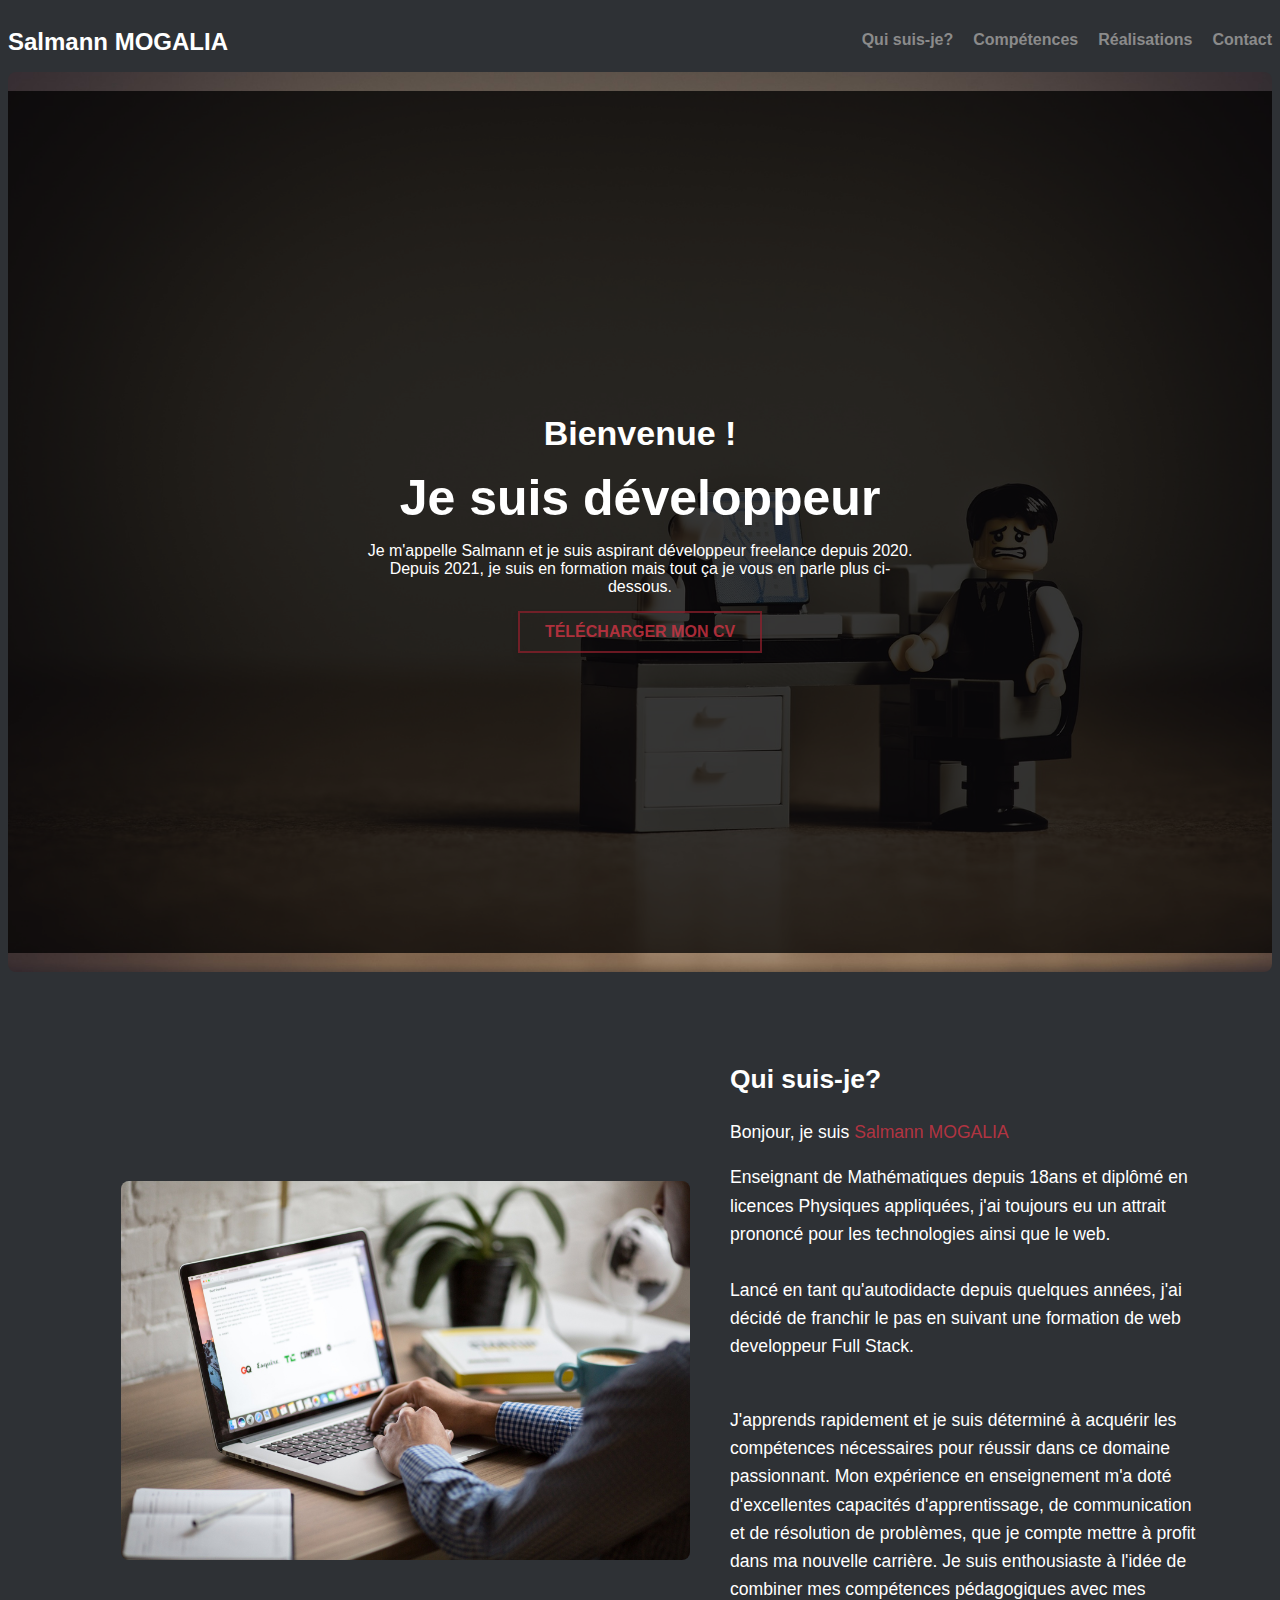
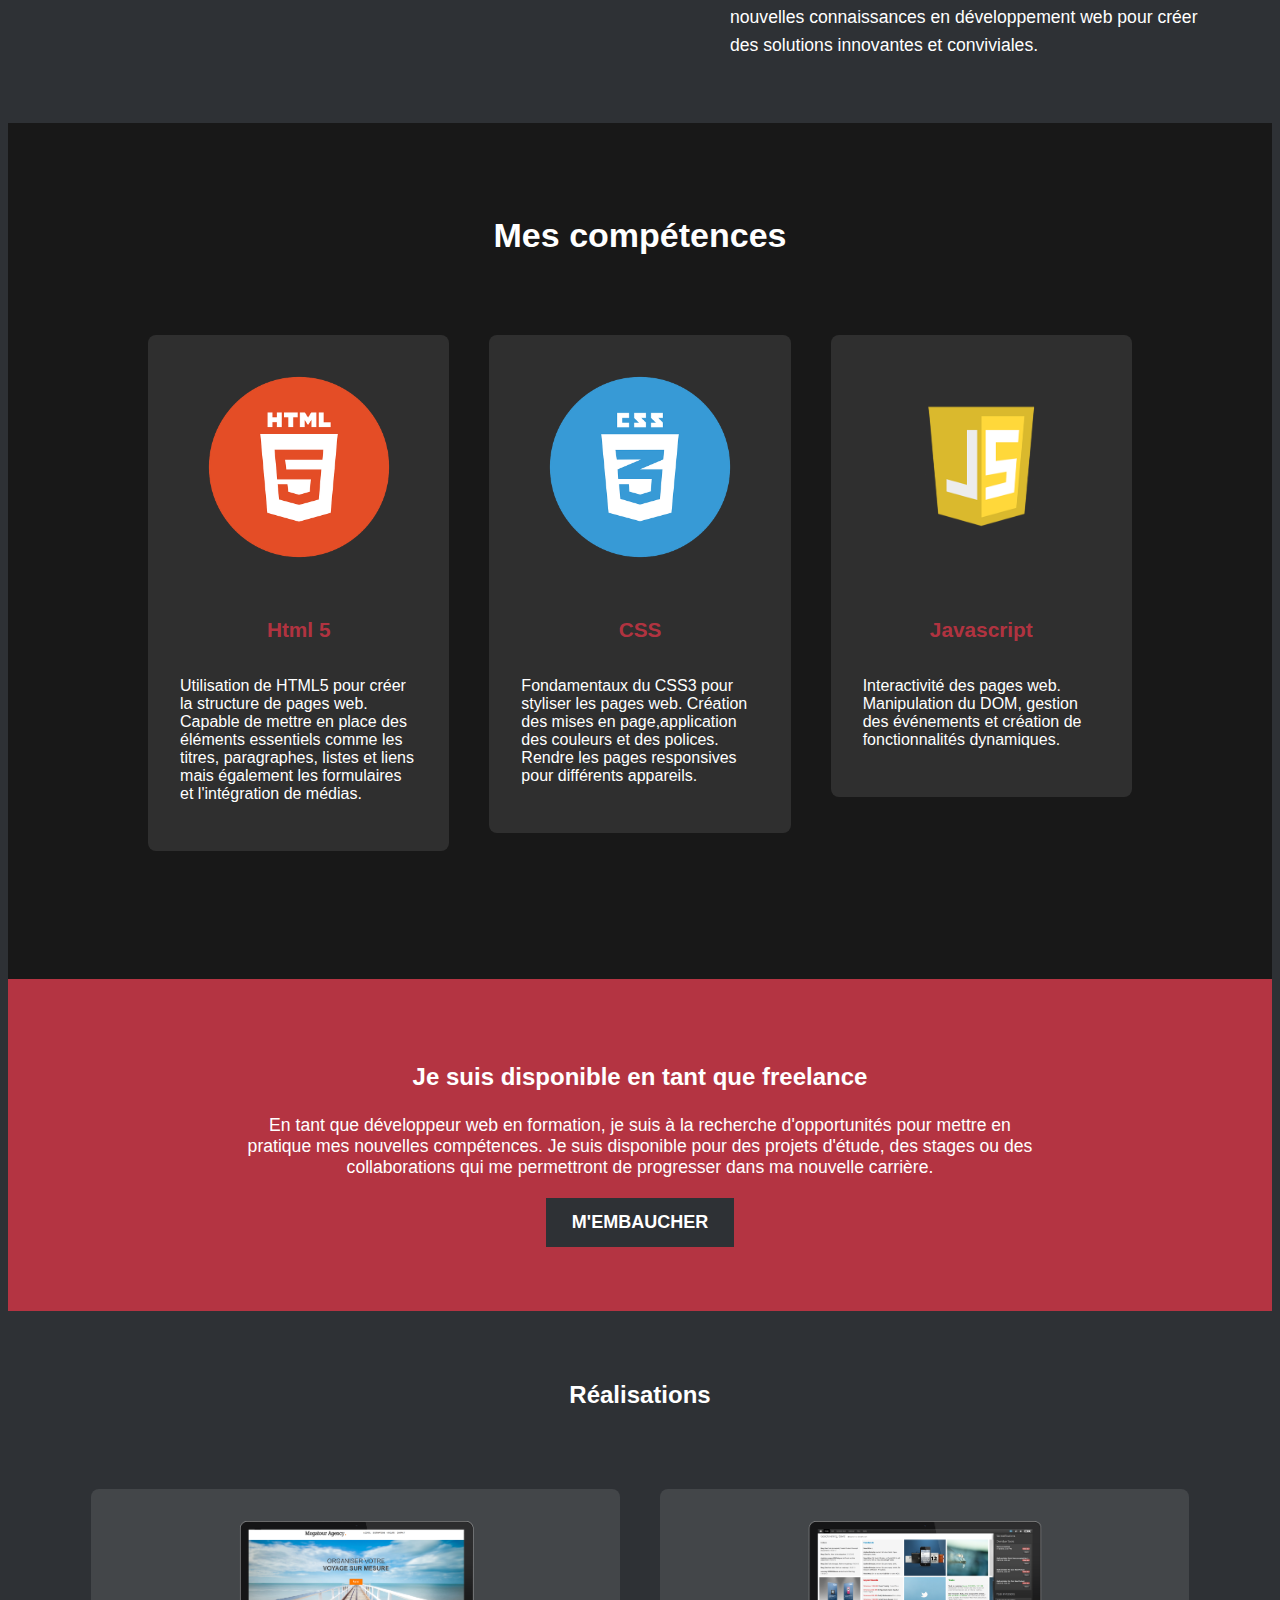
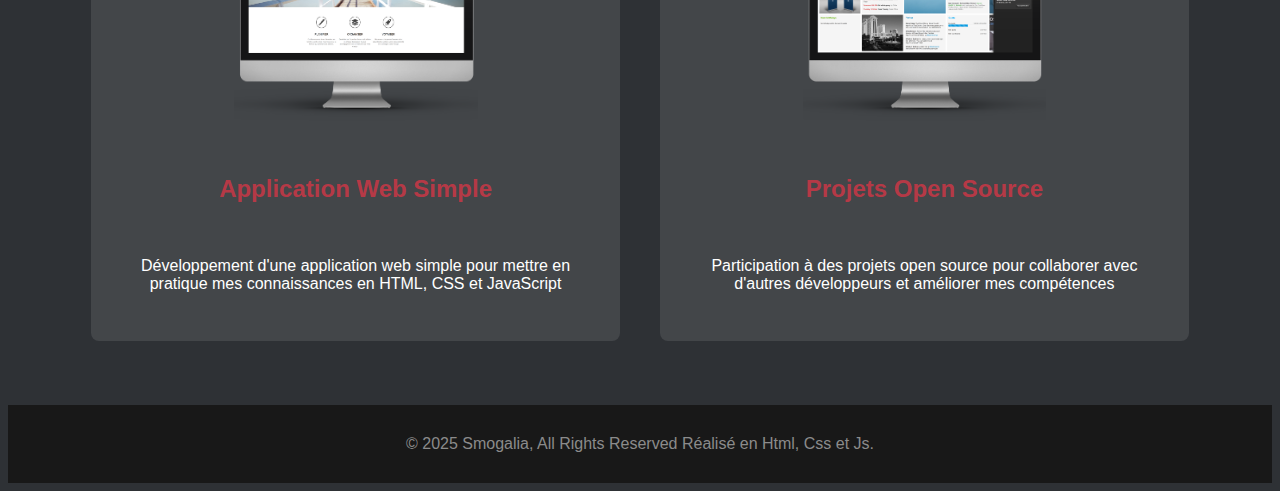
==== commit b2daad1c: "final update" ====
--- a/index.html
+++ b/index.html
@@ -14,7 +14,6 @@
             <ul class="nav-items">
                 <li class="nav-item"><a class="nav-link" aria-current="page" href="#about">Qui suis-je?</a></li>
                 <li class="nav-item"><a class="nav-link" href="#competences">Compétences</a></li>
-                <li class="nav-item"><a class="nav-link" href="#temoignages">Témoignages</a></li>
                 <li class="nav-item"><a class="nav-link" href="#realisations">Réalisations</a></li>
                 <li class="nav-item"><a class="nav-link" href="./contact.html">Contact</a></li>
             </ul>
@@ -44,8 +43,10 @@
                 <p>Bonjour, je suis <span class="text-danger">Salmann MOGALIA</span></p>
                 <p>Enseignant de Mathématiques depuis 18ans et diplômé en licences Physiques appliquées, j'ai toujours eu un attrait prononcé pour les technologies ainsi que le web.
                   <br><br>
-                  Lancé en tant qu'autodidacte depuis quelques années, j'ai décidé de franchir le pas en suivant une formation de web developpeur Full Stack avec la spécialisation Angular.</p>
-                <br><br>
+                  Lancé en tant qu'autodidacte depuis quelques années, j'ai décidé de franchir le pas en suivant une formation de web developpeur Full Stack.</p>
+                <br>
+                J'apprends rapidement et je suis déterminé à acquérir les compétences nécessaires pour réussir dans ce domaine passionnant. Mon expérience en enseignement m'a doté d'excellentes capacités d'apprentissage, de communication et de résolution de problèmes, que je compte mettre à profit dans ma nouvelle carrière.
+                Je suis enthousiaste à l'idée de combiner mes compétences pédagogiques avec mes nouvelles connaissances en développement web pour créer des solutions innovantes et conviviales.
             </div>
         </section>
         <section id="competences">
@@ -57,8 +58,7 @@
                         </div>
                       <div class="card-body">
                         <h5 class="card-title">Html 5</h5>
-                        <p class="card-text">Some quick example text to build on
-                          the card title and make up the bulk of the card's content.</p>
+                        <p class="card-text">Utilisation de HTML5 pour créer la structure de pages web. Capable de mettre en place des éléments essentiels comme les titres, paragraphes, listes et liens mais également les formulaires et l'intégration de médias.</p>
                       </div>
                     </div>
                     <div class="competence">
@@ -67,8 +67,7 @@
                         </div>
                         <div class="card-body">
                           <h5 class="card-title">CSS</h5>
-                          <p class="card-text">Some quick example text to build on
-                            the card title and make up the bulk of the card's content.</p>
+                          <p class="card-text">Fondamentaux du CSS3 pour styliser les pages web. Création des mises en page,application des couleurs et des polices. Rendre les pages responsives pour différents appareils.</p>
                         </div>
                     </div>
                     <div class="competence">
@@ -77,8 +76,7 @@
                         </div>
                         <div class="card-body">
                           <h5 class="card-title">Javascript</h5>
-                          <p class="card-text">Some quick example text to build on
-                            the card title and make up the bulk of the card's content.</p>
+                          <p class="card-text">Interactivité des pages web. Manipulation du DOM, gestion des événements et création de fonctionnalités dynamiques.</p>
                         </div>
                     </div>
             </div>
@@ -87,89 +85,32 @@
          <section id="available">
             <div >
               <h2 >Je suis disponible en tant que freelance</h2>
+              <p>En tant que développeur web en formation, je suis à la recherche d'opportunités pour mettre en pratique mes nouvelles compétences. Je suis disponible pour des projets d'étude, des stages ou des collaborations qui me permettront de progresser dans ma nouvelle carrière.</p>
             <p>
-              <button >M'embaucher</button>
+              <button class="btn-embaucher" >M'embaucher</button>
             </p>
             </div>
           </section>
-        <section id="temoignages">
-            <h2>Témoignages</h2>
-            <div class="temoignage">
-                <div class="center">
-                  <div class="image-container">
-                    <img src="./resources/images/feature-1.png" />
-                  </div>
-                  <div class="content">
-                    <p class="temoignage-text">Lorem ipsum dolor, sit amet consectetur adipisicing elit. Praesentium repudiandae numquam maiores, ipsa asperiores commodi ipsam maxime ullam provident laboriosam. </p>
-                    <h2 class="temoignage-auteur">Mouloud</h2>
-                  </div>
+        
+          <section id="realisations">
+            <h2>Réalisations</h2>
+            <div class="realisations-container">
+              <div class="realisation">
+                <div class="image-container">
+                  <img src="./images/site_mogatour.png" alt="Application web simple">
                 </div>
+                <h3 class="card-title">Application Web Simple</h3>
+                <p class="card-text">Développement d'une application web simple pour mettre en pratique mes connaissances en HTML, CSS et JavaScript</p>
               </div>
-        
-              <div class="temoignage">
-                <div class="center">
-                  <div class="image-container">
-                    <img src="./resources/images/feature-1.png" />
-                  </div>
-                  <div class="content">
-                    <p class="temoignage-text">Lorem, ipsum dolor sit amet consectetur adipisicing elit. Quasi, natus ullam. In error repudiandae </p>
-                    <h2 class="temoignage-auteur">paul</h2>
-                  </div>
+              <div class="realisation">
+                <div class="image-container">
+                  <img src="./images/computer_pc_PNG17497.png" alt="Projets open source">
                 </div>
+                <h3 class="card-title">Projets Open Source</h3>
+                <p class="card-text">Participation à des projets open source pour collaborer avec d'autres développeurs et améliorer mes compétences</p>
               </div>
-
-              <div class="temoignage">
-                <div class="center">
-                  <div class="image-container">
-                    <img src="./resources/images/feature-1.png" />
-                  </div>
-                  <div class="content">
-                    <p class="temoignage-text">Lorem ipsum dolor sit amet consectetur adipisicing elit. Natus voluptas quos cupiditate. </p>
-                    <h2 class="temoignage-auteur">jean</h2>
-                  </div>
-                </div>
-              </div>
-        </section>
-        
-        <section id="realisations">
-            <h2>Réalisations</h2>
-
-            <div class="realisation">
-                <div class="center">
-                  <div class="image-container">
-                    <img src="./resources/images/feature-1.png" />
-                  </div>
-                  <div class="content">
-                    <p class="realisation-description">Lorem ipsum dolor sit amet consectetur adipisicing elit. Natus voluptas quos cupiditate. </p>
-                    <h2 class="realisation-adress"><a href="http://">lien</a></h2>
-                  </div>
-                </div>
-              </div>
-            
-              <div class="realisation">
-                <div class="center">
-                  <div class="image-container">
-                    <img src="./resources/images/feature-1.png" />
-                  </div>
-                  <div class="content">
-                    <p class="realisation-description">Lorem ipsum dolor sit amet consectetur adipisicing elit. Natus voluptas quos cupiditate. </p>
-                    <h2 class="realisation-adress"><a href="http://">lien2</a></h2>
-                  </div>
-                </div>
-              </div>
-            
-              <div class="realisation">
-                <div class="center">
-                  <div class="image-container">
-                    <img src="./resources/images/feature-1.png" />
-                  </div>
-                  <div class="content">
-                    <p class="realisation-description">Lorem ipsum dolor sit amet consectetur adipisicing elit. Natus voluptas quos cupiditate. </p>
-                    <h2 class="realisation-adress"><a href="http://">lien3</a></h2>
-                  </div>
-                </div>
-              </div>
-        </section>
+            </div>
+          </section>
 
     </main>
     <footer>
--- a/assets/css/styles.css
+++ b/assets/css/styles.css
@@ -1,11 +1,21 @@
-body{
+:root{
     --color-accent: #dc3546c5;
     --color-accent-hover: #911f2bb5;
     --gray-color: #2e3135;
     --grey-color: #8b8b8b;
+    --white-color: #ffffff;
+}
+
+body{
     color: var(--grey-color);
     background-color: var(--gray-color);
-}
+    font-family: Arial, sans-serif;
+}
+
+h1, h2, h3, h4, h5, h6 {
+    color: var(--white-color);
+    margin-bottom: 1rem;
+  }
 
 nav{
     display: flex;
@@ -15,14 +25,9 @@
     color: #8b8b8b;
 }
 
-nav h2{
-    color:white;
-}
-
 .nav-items {
     display: inline-flex;
     list-style-type: none;
-    display: flex;
     padding: 0;
     align-items: center;
     margin: 0;
@@ -95,29 +100,36 @@
 }
 
 #btn-cv {
+    
+    
+    background-color: transparent; 
+    /*color: var(--color-accent-hover); 
+     */
     width: 200px;
-    background-color: transparent; /* Fond noir */
-    color: var(--color-accent-hover); /* Texte rouge */
-    border: 2px solid var(--color-accent-hover); /* Bordure rouge */
-    padding: 10px 20px; /* Taille du bouton réduite */
-    font-size: 16px; /* Taille de texte plus petite */
+    color: var(--color-accent);
+    border: 2px solid var(--color-accent-hover);
+    padding: 10px 20px;
+    font-size: 16px;
     text-decoration: none;
-    text-transform: uppercase; /* Texte en majuscules pour un effet stylé */
+    text-transform: uppercase;
     cursor: pointer;
-    transition: all 0.3s ease; /* Transition pour un effet fluide au survol */
+    transition: all 0.3s ease;
+    font-weight: bold;
+    box-shadow: 0 4px 6px rgba(0, 0, 0, 0.1);
 }
 
 #btn-cv:hover {
-    background-color: var(--color-accent-hover);; /* Fond rouge au survol */
-    color: white; /* Texte noir au survol */
-    border: 2px solid var(--gray-color); /* Bordure noire au survol */
+    background-color: var(--color-accent-hover);
+    border-color: var(--color-accent);
+    color: var(--white-color);
+    box-shadow: 0 6px 8px rgba(0, 0, 0, 0.2);
 }
 /**************************************************/
 /*          about ***********/
 
 
 #about{
-    
+    padding: 4rem 5%;
     display: flex;
     justify-items: center;
     align-items:center;
@@ -140,13 +152,14 @@
 .about-description{
     flex-grow: 1;
     padding-left: 20px;
-    color: #fff;
-    font-size: 1.25em;
+    color: var(--white-color);
+    font-size: 1.1em;
+    line-height: 1.6;
 }
 /*             -----------------------------------------*/
-
-#competences h2{
-    color: white;
+#competences{
+    padding: 4rem 5%;
+    background-color: #181818;
 }
 
 .competences-container{
@@ -163,7 +176,14 @@
     align-items: center;
     padding: 2rem;
     margin: 0px 1.25rem;
-}
+    background-color: rgba(255, 255, 255, 0.1);
+  border-radius: 8px;
+  transition: transform 0.3s ease;
+}
+
+.competence:hover {
+    transform: translateY(-5px);
+  }
 
 .competence .image-container{
     width: 100%;
@@ -187,47 +207,305 @@
     display: flex;
     align-items: center;
     justify-content: center;
-}
-
+    font-size: 1.3rem;
+    color: var(--color-accent);
+}
+
+.card-text {
+    color: var(--white-color);
+    font-size: 1rem;
+  }
+/**              ---------------------------------***/
+
+#available {
+    background-color: var(--color-accent);
+    color: var(--white-color);
+    padding: 4rem 5%;
+    text-align: center;
+  }
+  
+  #available h2 {
+    margin-bottom: 1.5rem;
+  }
+  
+  #available p {
+    font-size: 1.1em;
+    max-width: 800px;
+    margin: 0 auto;
+  }
+
+
+  .btn-embaucher {
+    display: inline-block;
+    background-color: var(--gray-color);
+    color: var(--white-color);
+    border: 2px solid var(--gray-color);
+    padding: 12px 24px;
+    font-size: 18px;
+    text-decoration: none;
+    text-transform: uppercase;
+    cursor: pointer;
+    transition: all 0.3s ease;
+    font-weight: bold;
+    margin-top: 20px;
+}
+
+.btn-embaucher:hover {
+    background-color: var(--color-accent-hover);
+    border-color: var(--gray-color);
+    color: var(--gray-color);
+}
+
+/* ************------------------------******************/
+
+#realisations h2 {
+    color: white;
+    padding-top: 50px;
+    text-align: center;
+  }
+  
+  .realisations-container {
+    display: flex;
+    justify-content: space-between;
+    align-items: flex-start;
+    padding: 4rem 5%;
+  }
+  
+  .realisation {
+    flex: 1;
+    display: flex;
+    flex-direction: column;
+    align-items: center;
+    padding: 2rem;
+    margin: 0px 1.25rem;
+    background-color: rgba(255, 255, 255, 0.1);
+    border-radius: 8px;
+  }
+  
+  .realisation .image-container {
+    width: 100%;
+    height: 200px;
+    display: flex;
+    justify-content: center;
+    align-items: center;
+    margin-bottom: 1rem;
+  }
+  
+  .realisation .image-container img {
+    max-width: 100%;
+    max-height: 100%;
+    object-fit: contain;
+  }
+  
+  .realisation .card-title {
+    text-align: center;
+    margin-top: 1rem;
+    height: 3em;
+    display: flex;
+    align-items: center;
+    justify-content: center;
+    font-size: 1.5rem;
+    color: var(--color-accent);
+  }
+  
+  .realisation .card-text {
+    color: var(--white-color);
+    text-align: center;
+  }
+  
 
 /*------------------contact---------------------------------*/
 /*formulaire*/
-#contact-form {
-    max-width: 500px;
-    margin: 0 auto;
-}
-
-.form-group {
-    margin-bottom: 20px;
-}
-
-label {
+#contact {
+    padding: 4rem 5%;
+    background-color: var(--gray-color);
+  }
+  
+  #contact h2 {
+    color: var(--white-color);
+    text-align: center;
+    margin-bottom: 2rem;
+  }
+  
+  .contact-container {
+    display: flex;
+    justify-content: space-around;
+    flex-wrap: wrap;
+  }
+  
+  .contact-info  {
+    flex-basis: 30%;
+  }
+
+  .contact-form{
+    flex-basis: 48%;
+  }
+  
+  .contact-info h3, .contact-form h3 {
+    color: var(--color-accent);
+    margin-bottom: 1rem;
+  }
+  
+  .contact-info p a{
+    text-decoration: none;
+    color: var(--white-color);
+  }
+
+
+  .contact-info p a:hover{
+    color: var(--color-accent);
+  }
+
+  .contact-info p {
+    color: var(--white-color);
+    margin-bottom: 1rem;
+  }
+  
+  #contact-form {
+    max-width: 100%;
+  }
+  
+  .form-group {
+    margin-bottom: 1.5rem;
+  }
+  
+  .form-group label {
     display: block;
-    margin-bottom: 5px;
-}
-
-input[type="text"],
-input[type="email"],
-textarea {
+    color: var(--white-color);
+    margin-bottom: 0.5rem;
+  }
+  
+  .form-group input[type="text"],
+  .form-group input[type="email"],
+  .form-group textarea {
     width: 100%;
-    padding: 10px;
-    border: 1px solid #ccc;
+    padding: 0.75rem;
+    border: 1px solid var(--grey-color);
     border-radius: 4px;
-}
-
-textarea {
+    background-color: rgba(255, 255, 255, 0.1);
+    color: var(--white-color);
+  }
+  
+  .form-group textarea {
     height: 150px;
-}
-
-button[type="submit"] {
-    background-color: #04AA6D;
-    color: white;
-    padding: 12px 20px;
+  }
+  
+  button[type="submit"] {
+    background-color: var(--color-accent);
+    color: var(--white-color);
+    padding: 0.75rem 1.5rem;
     border: none;
     border-radius: 4px;
     cursor: pointer;
-}
-
-button[type="submit"]:hover {
-    background-color: #45a049;
-}
+    transition: background-color 0.3s ease;
+    display: block;
+    margin: 20px auto 0;
+  }
+  
+  button[type="submit"]:hover {
+    background-color: var(--color-accent-hover);
+  }
+  
+  @media screen and (max-width: 768px) {
+    .contact-container {
+      flex-direction: column;
+    }
+  
+    .contact-info, .contact-form {
+      flex-basis: 100%;
+      margin-bottom: 2rem;
+    }
+  
+}
+
+
+/**    ------------footer ---------------*/
+
+footer{
+    background-color: #181818;
+    text-align: center;
+    padding: 30px;
+}
+
+
+
+/***************************************************/
+@media screen and (max-width: 768px) {
+    .competences-container, .realisations-container {
+      flex-direction: column;
+    }
+  
+    .competence, .realisation {
+      margin: 1rem 0;
+    }
+  
+    #about {
+      flex-direction: column;
+    }
+  
+    .about-image-container {
+      width: 100%;
+      padding: 0;
+    }
+  
+    .about-description {
+      padding: 1rem 0;
+    }
+  
+    #text-presentation {
+      padding: 2rem;
+    }
+  
+    .big-text {
+      font-size: 2rem;
+    }
+  
+    .text-bienvenue {
+      font-size: 1.5rem;
+    }
+  }
+  @media screen and (max-width: 768px) {
+    nav {
+      flex-direction: column;
+      align-items: flex-start;
+    }
+  
+    .nav-items {
+      flex-direction: column;
+      width: 100%;
+    }
+  
+    nav ul li {
+      width: 100%;
+      text-align: center;
+      padding: 0.5rem 0;
+    }
+  
+    nav ul li a {
+      padding: 0.5rem;
+      display: block;
+    }
+  }
+  @media screen and (max-width: 768px) {
+    body {
+      font-size: 16px;
+    }
+  
+    h1 {
+      font-size: 2rem;
+    }
+  
+    h2 {
+      font-size: 1.75rem;
+    }
+  
+    .card-title {
+      font-size: 1.2rem;
+    }
+  
+    #btn-cv {
+      width: 100%;
+      margin-top: 1rem;
+    }
+  }
+      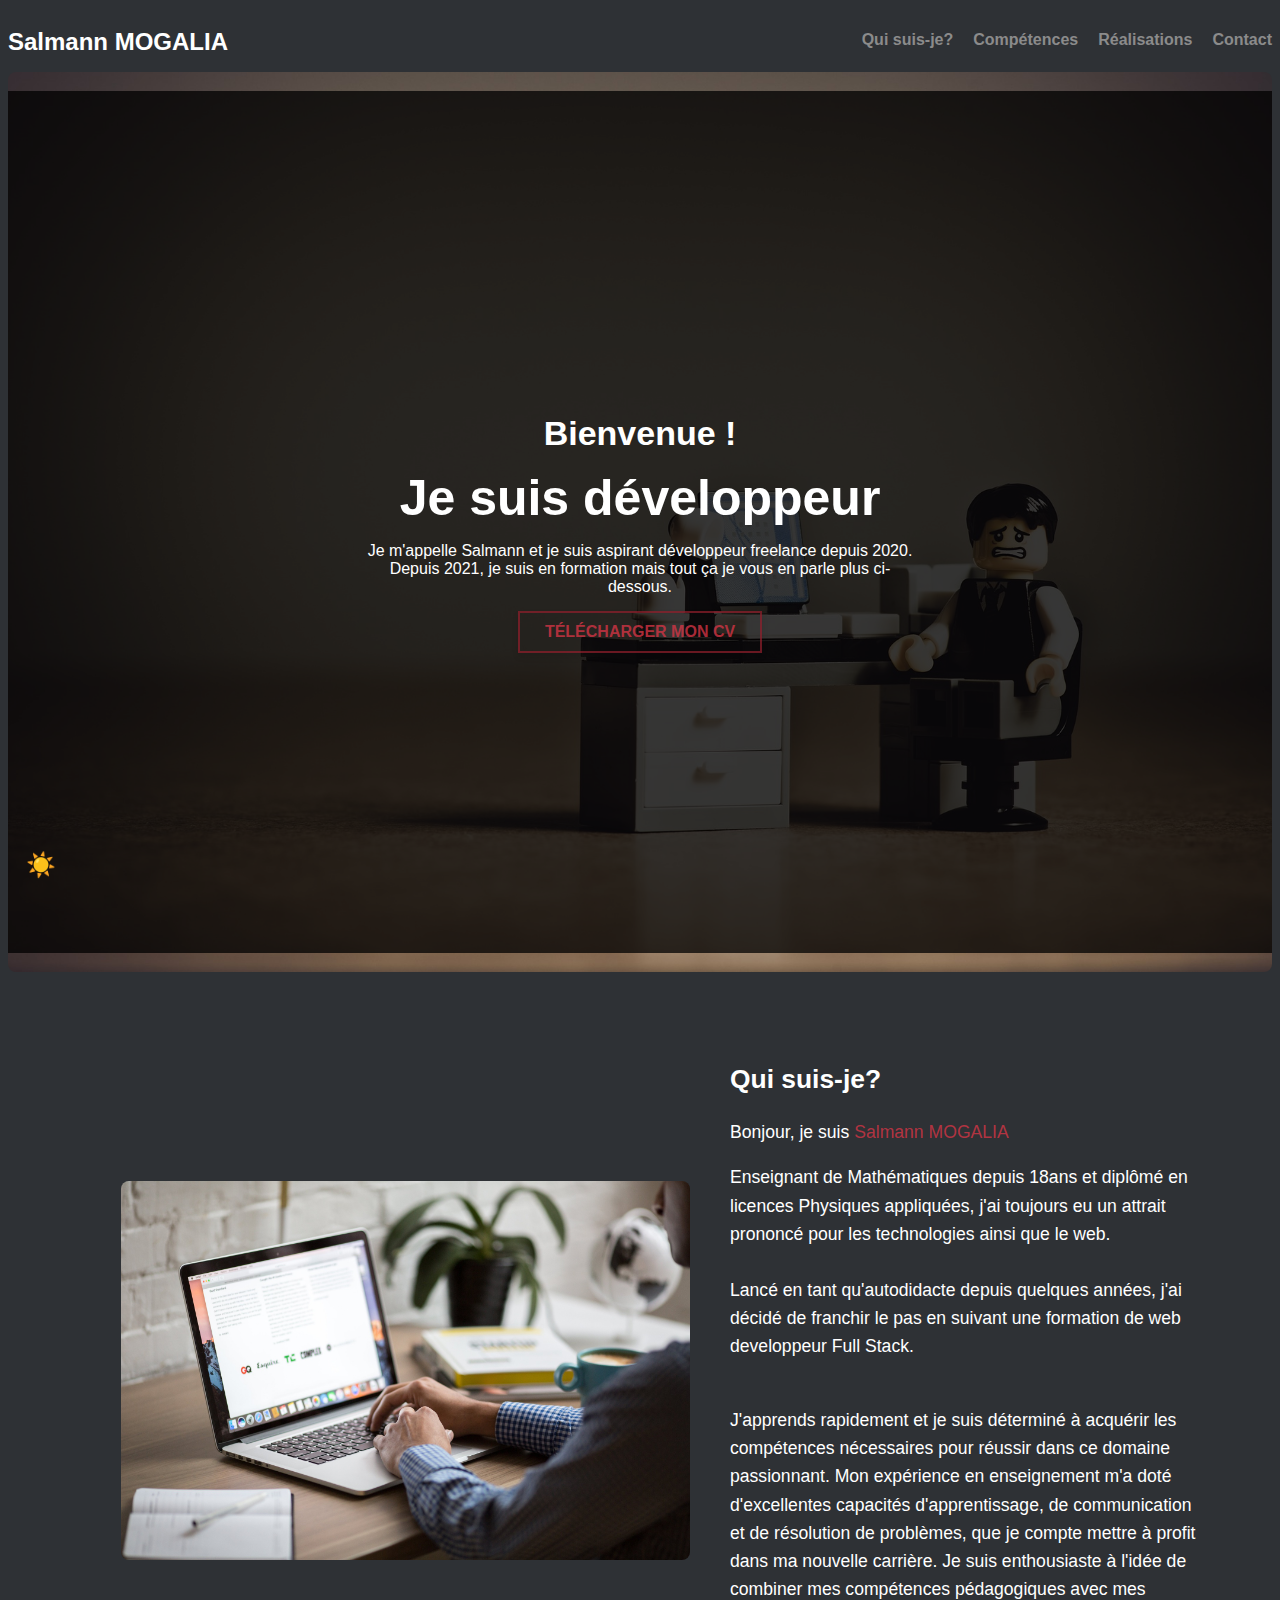
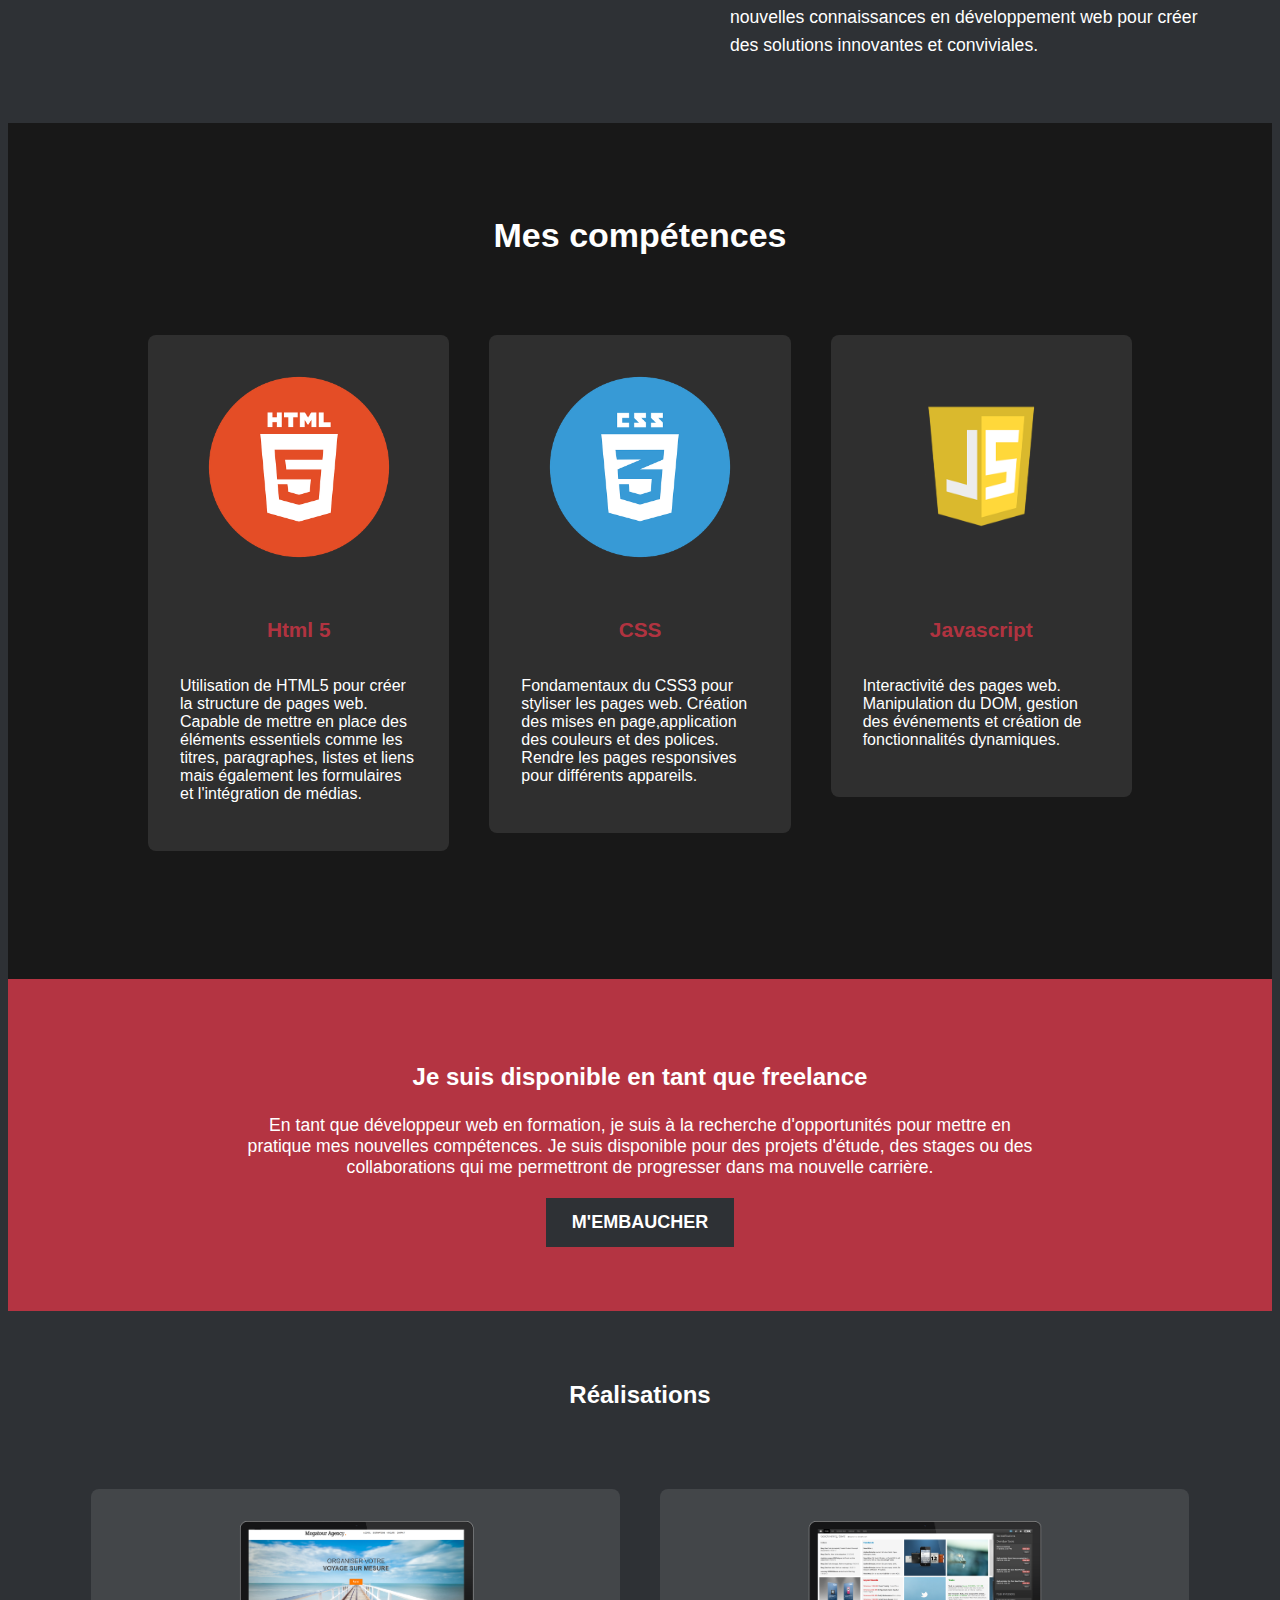
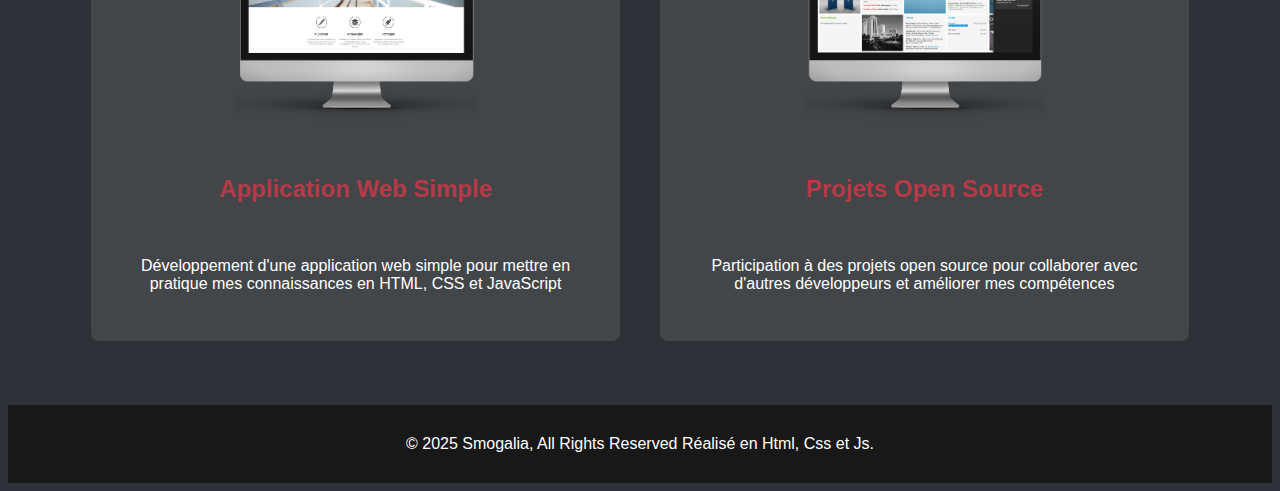
==== commit 0b61809f: "add back to top button" ====
--- a/index.html
+++ b/index.html
@@ -21,6 +21,15 @@
     </header>
 
     <main>
+        <button id="theme-toggle" aria-label="Basculer entre le mode clair et sombre">
+            <span class="icon-light">☀️</span>
+            <span class="icon-dark">🌙</span>
+          </button>
+          
+          <button id="back-to-top" aria-label="Retour en haut de la page">
+            <span class="arrow-up">&#9650;</span>
+          </button>
+
         <section id="accueil">
             <div id="text-presentation">
                 <h1 class="text-bienvenue">Bienvenue !</h1>
--- a/assets/css/styles.css
+++ b/assets/css/styles.css
@@ -4,11 +4,41 @@
     --gray-color: #2e3135;
     --grey-color: #8b8b8b;
     --white-color: #ffffff;
-}
+    --bg-color: #ffffff;
+  --text-color: #2e3135;
+  --accent-color: #dc3546c5;
+}
+
+.dark-mode {
+    --bg-color: #2e3135;
+    --text-color: #ffffff;
+    --accent-color: #911f2bb5;
+  }
+
+  #theme-toggle {
+    position: fixed;
+    bottom: 20px;
+    left: 20px;
+    background: none;
+    border: none;
+    font-size: 24px;
+    cursor: pointer;
+  }
+  
+  .dark-mode .icon-light,
+  .icon-dark {
+    display: none;
+  }
+  
+  .dark-mode .icon-dark,
+  .icon-light {
+    display: inline;
+  }
 
 body{
-    color: var(--grey-color);
-    background-color: var(--gray-color);
+    color: var(--bg-color);
+    background-color: var(--text-color);
+    transition: background-color 0.3s, color 0.3s;
     font-family: Arial, sans-serif;
 }
 
@@ -100,8 +130,6 @@
 }
 
 #btn-cv {
-    
-    
     background-color: transparent; 
     /*color: var(--color-accent-hover); 
      */
@@ -508,4 +536,32 @@
       margin-top: 1rem;
     }
   }
-      +      
+
+
+  #back-to-top {
+    position: fixed;
+    bottom: 20px;
+    right: 20px;
+    background-color: var(--color-accent);
+    color: var(--white-color);
+    border: none;
+    border-radius: 50%;
+    width: 50px;
+    height: 50px;
+    font-size: 24px;
+    cursor: pointer;
+    display: none;
+    transition: opacity 0.3s, visibility 0.3s;
+    z-index: 1000;
+  }
+  
+  #back-to-top:hover {
+    background-color: var(--color-accent-hover);
+  }
+  
+  #back-to-top .arrow-up {
+    display: block;
+    line-height: 50px;
+  }
+  